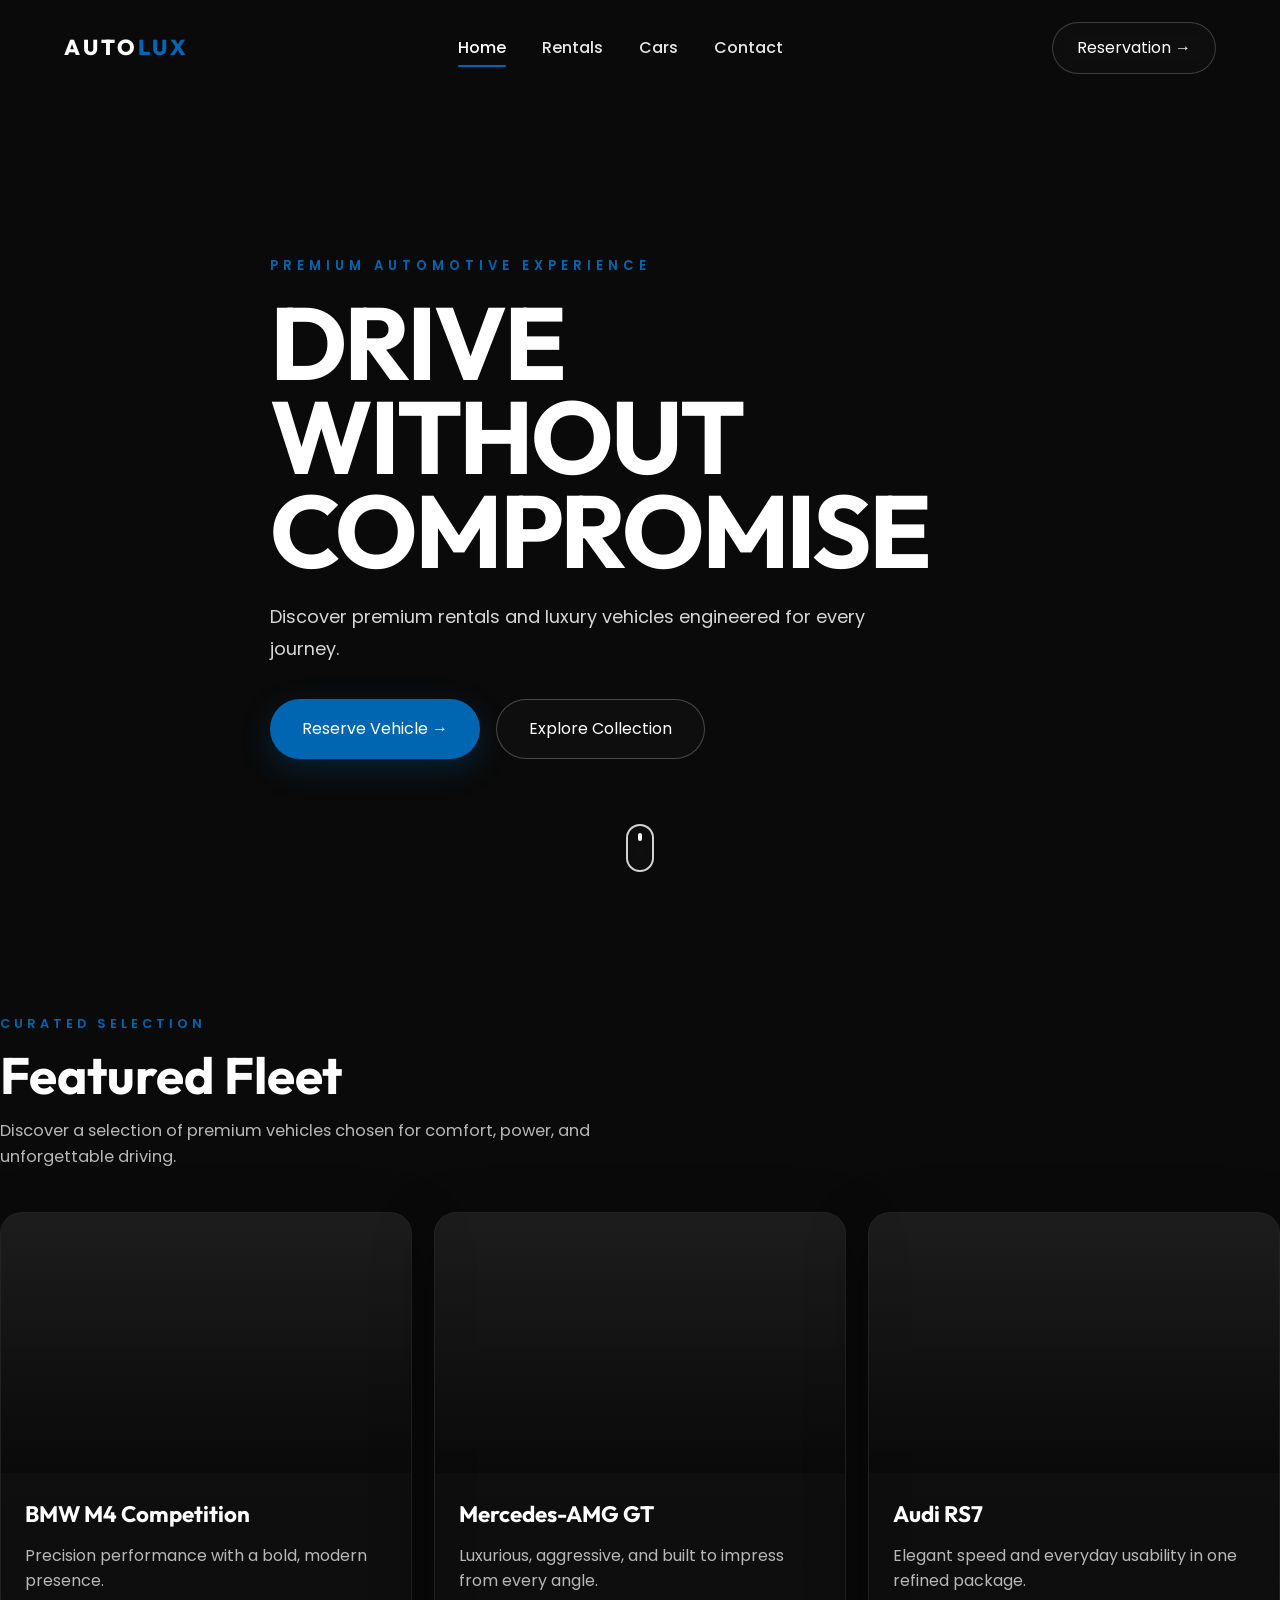
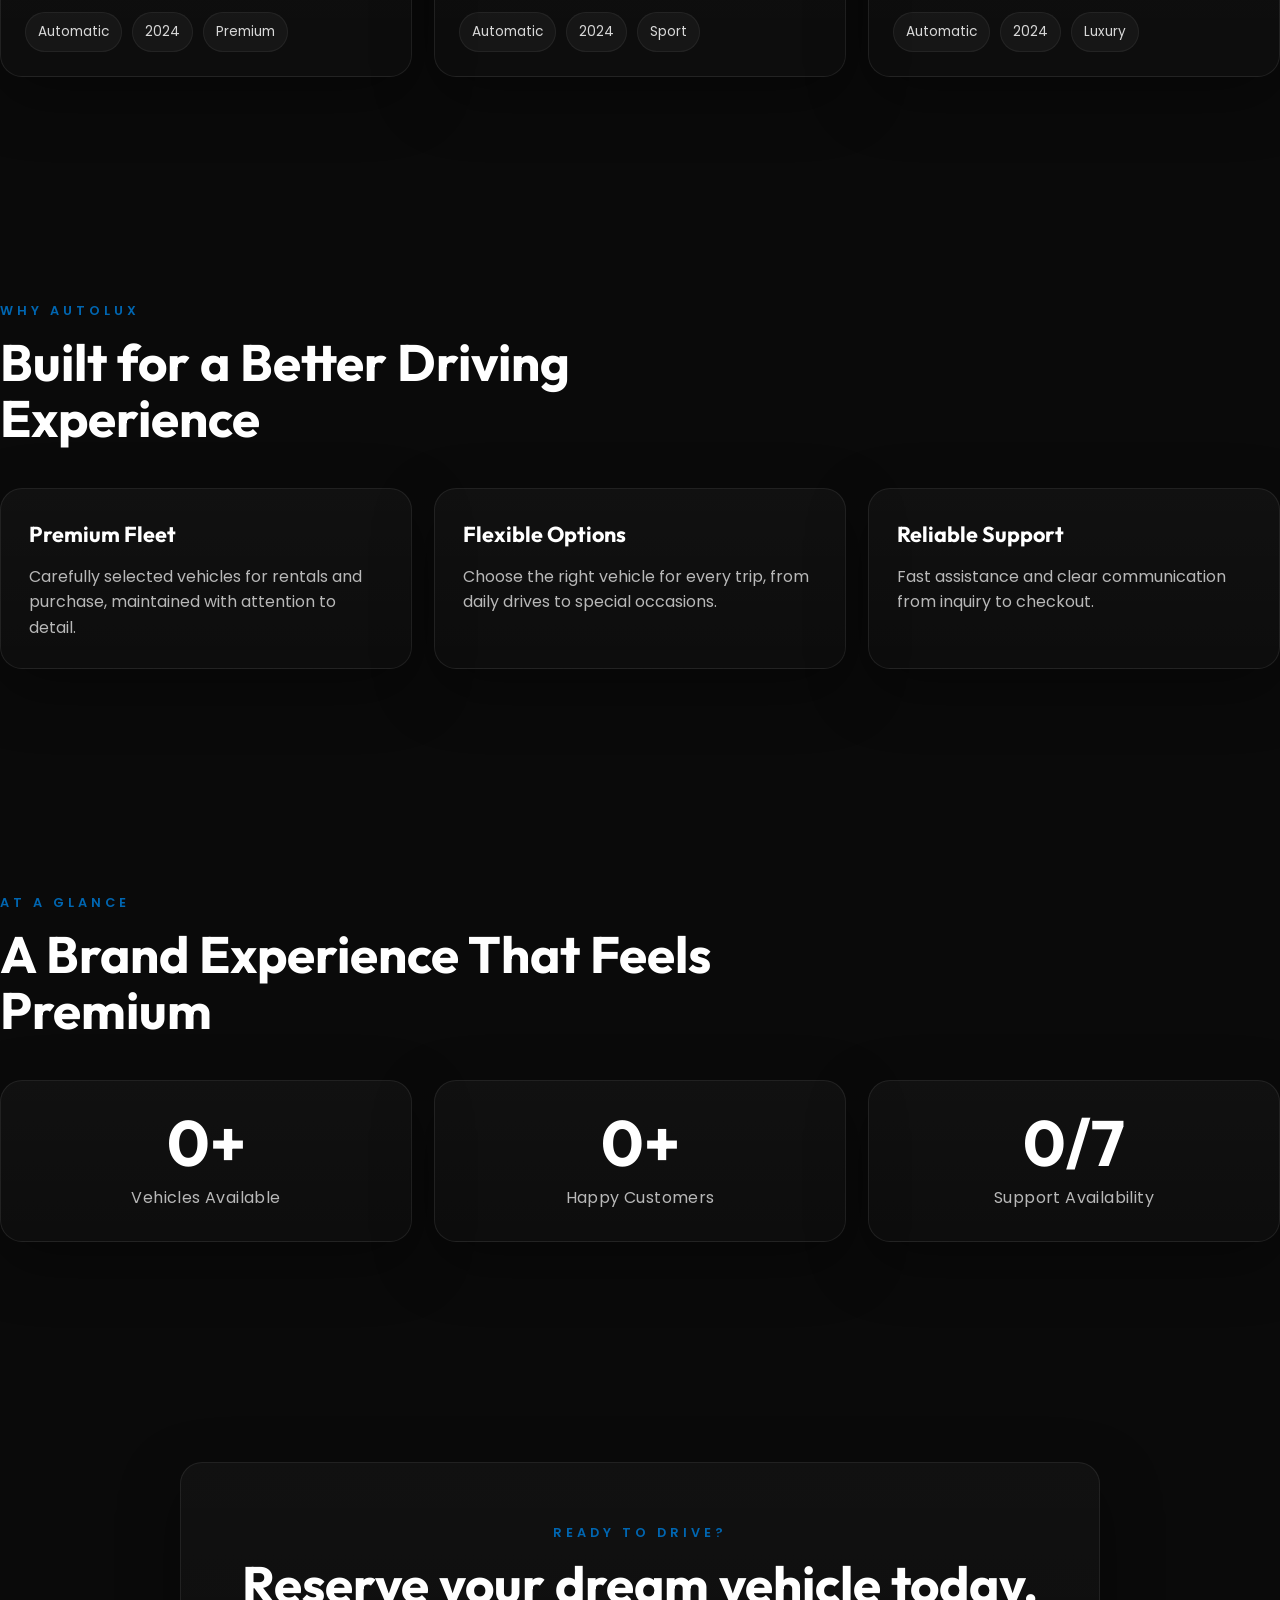
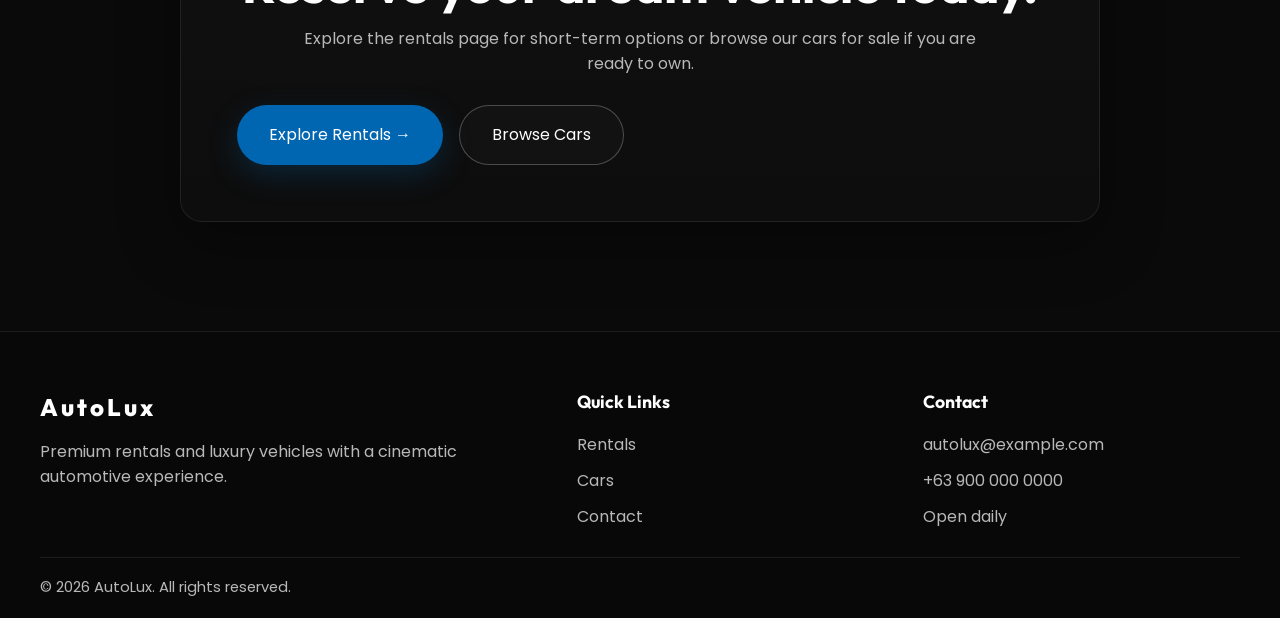
==== index.html @ c81c79cf "Completed homepage design" ====
<!DOCTYPE html>
<html lang="en">
<head>
    <meta charset="UTF-8">
    <meta name="viewport" content="width=device-width, initial-scale=1.0">
    <title>AutoLux | Drive Beyond Limits</title>
    <meta name="description" content="AutoLux offers premium car rentals and luxury vehicles for sale with a cinematic automotive experience.">
    <meta name="theme-color" content="#0A0A0A">

    <link rel="preconnect" href="https://fonts.googleapis.com">
    <link rel="preconnect" href="https://fonts.gstatic.com" crossorigin>
    <link href="https://fonts.googleapis.com/css2?family=Outfit:wght@400;500;600;700;800&family=Poppins:wght@300;400;500;600&display=swap" rel="stylesheet">

    <link rel="stylesheet" href="css/style.css">
    <link rel="stylesheet" href="css/animations.css">
</head>
<body>
    <a class="skip-link" href="#main-content">Skip to content</a>

    <header class="navbar" id="top">
        <a class="logo" href="index.html" aria-label="AutoLux home">
            <span class="logo-mark">AUTO</span><span class="logo-mark-accent">LUX</span>
        </a>

        <button class="menu-toggle" type="button" aria-label="Toggle navigation" aria-expanded="false" aria-controls="primary-navigation">
            <span></span>
            <span></span>
            <span></span>
        </button>

        <nav class="primary-nav" id="primary-navigation" aria-label="Primary navigation">
            <ul>
                <li><a href="index.html" class="active">Home</a></li>
                <li><a href="rentals.html">Rentals</a></li>
                <li><a href="cars.html">Cars</a></li>
                <li><a href="contact.html">Contact</a></li>
            </ul>
        </nav>

        <a href="rentals.html" class="book-btn">Reservation →</a>
    </header>

    <main id="main-content">
        <section class="hero" aria-labelledby="hero-heading">
            <video class="hero-video" autoplay muted loop playsinline poster="assets/images/hero-poster.jpg">
                <source src="assets/videos/hero.mp4" type="video/mp4">
            </video>

            <div class="hero-overlay" aria-hidden="true"></div>

            <div class="hero-content reveal">
                <span class="hero-label">PREMIUM AUTOMOTIVE EXPERIENCE</span>

                <h1 id="hero-heading">
                    DRIVE<br>
                    WITHOUT<br>
                    COMPROMISE
                </h1>

                <p>
                    Discover premium rentals and luxury vehicles engineered for every journey.
                </p>

                <div class="hero-buttons">
                    <a href="rentals.html" class="btn-primary">Reserve Vehicle →</a>
                    <a href="cars.html" class="btn-secondary">Explore Collection</a>
                </div>
            </div>

            <div class="scroll-down" aria-hidden="true">
                <div class="mouse">
                    <div class="wheel"></div>
                </div>
            </div>
        </section>

        <section class="section featured-section" aria-labelledby="featured-heading">
            <div class="section-header reveal">
                <span class="section-kicker">CURATED SELECTION</span>
                <h2 id="featured-heading">Featured Fleet</h2>
                <p>Discover a selection of premium vehicles chosen for comfort, power, and unforgettable driving.</p>
            </div>

            <div class="card-grid">
                <article class="car-card reveal">
                    <div class="car-image car-image-one" aria-hidden="true"></div>
                    <div class="car-content">
                        <h3>BMW M4 Competition</h3>
                        <p>Precision performance with a bold, modern presence.</p>
                        <div class="car-meta">
                            <span>Automatic</span>
                            <span>2024</span>
                            <span>Premium</span>
                        </div>
                    </div>
                </article>

                <article class="car-card reveal">
                    <div class="car-image car-image-two" aria-hidden="true"></div>
                    <div class="car-content">
                        <h3>Mercedes-AMG GT</h3>
                        <p>Luxurious, aggressive, and built to impress from every angle.</p>
                        <div class="car-meta">
                            <span>Automatic</span>
                            <span>2024</span>
                            <span>Sport</span>
                        </div>
                    </div>
                </article>

                <article class="car-card reveal">
                    <div class="car-image car-image-three" aria-hidden="true"></div>
                    <div class="car-content">
                        <h3>Audi RS7</h3>
                        <p>Elegant speed and everyday usability in one refined package.</p>
                        <div class="car-meta">
                            <span>Automatic</span>
                            <span>2024</span>
                            <span>Luxury</span>
                        </div>
                    </div>
                </article>
            </div>
        </section>

        <section class="section why-section" aria-labelledby="why-heading">
            <div class="section-header reveal">
                <span class="section-kicker">WHY AUTOLUX</span>
                <h2 id="why-heading">Built for a Better Driving Experience</h2>
            </div>

            <div class="feature-grid">
                <article class="feature-box reveal">
                    <h3>Premium Fleet</h3>
                    <p>Carefully selected vehicles for rentals and purchase, maintained with attention to detail.</p>
                </article>

                <article class="feature-box reveal">
                    <h3>Flexible Options</h3>
                    <p>Choose the right vehicle for every trip, from daily drives to special occasions.</p>
                </article>

                <article class="feature-box reveal">
                    <h3>Reliable Support</h3>
                    <p>Fast assistance and clear communication from inquiry to checkout.</p>
                </article>
            </div>
        </section>

        <section class="section stats-section" aria-labelledby="stats-heading">
            <div class="section-header reveal">
                <span class="section-kicker">AT A GLANCE</span>
                <h2 id="stats-heading">A Brand Experience That Feels Premium</h2>
            </div>

            <div class="stats-grid">
                <article class="stat-card reveal">
                    <h3><span class="counter" data-target="500">0</span>+</h3>
                    <p>Vehicles Available</p>
                </article>

                <article class="stat-card reveal">
                    <h3><span class="counter" data-target="1200">0</span>+</h3>
                    <p>Happy Customers</p>
                </article>

                <article class="stat-card reveal">
                    <h3><span class="counter" data-target="24">0</span>/7</h3>
                    <p>Support Availability</p>
                </article>
            </div>
        </section>

        <section class="section cta-section" aria-labelledby="cta-heading">
            <div class="cta-box reveal">
                <span class="section-kicker">READY TO DRIVE?</span>
                <h2 id="cta-heading">Reserve your dream vehicle today.</h2>
                <p>Explore the rentals page for short-term options or browse our cars for sale if you are ready to own.</p>

                <div class="hero-buttons">
                    <a href="rentals.html" class="btn-primary">Explore Rentals →</a>
                    <a href="cars.html" class="btn-secondary">Browse Cars</a>
                </div>
            </div>
        </section>
    </main>

    <footer class="footer">
        <div class="footer-inner">
            <div>
                <a class="footer-logo" href="index.html">AutoLux</a>
                <p>Premium rentals and luxury vehicles with a cinematic automotive experience.</p>
            </div>

            <div>
                <h3>Quick Links</h3>
                <ul>
                    <li><a href="rentals.html">Rentals</a></li>
                    <li><a href="cars.html">Cars</a></li>
                    <li><a href="contact.html">Contact</a></li>
                </ul>
            </div>

            <div>
                <h3>Contact</h3>
                <ul>
                    <li>autolux@example.com</li>
                    <li>+63 900 000 0000</li>
                    <li>Open daily</li>
                </ul>
            </div>
        </div>

        <div class="footer-bottom">
            <p>&copy; 2026 AutoLux. All rights reserved.</p>
        </div>
    </footer>

    <script src="js/main.js"></script>
</body>
</html>
---- css/style.css ----
/* =========================
   AUTO LUX — GLOBAL STYLES
   ========================= */

/* Reset */
* {
    margin: 0;
    padding: 0;
    box-sizing: border-box;
}

html {
    scroll-behavior: smooth;
}

body {
    font-family: "Poppins", sans-serif;
    background: #0a0a0a;
    color: #ffffff;
    line-height: 1.6;
    overflow-x: hidden;
}

img,
video {
    max-width: 100%;
    display: block;
}

a {
    color: inherit;
    text-decoration: none;
}

button {
    font: inherit;
    border: none;
    background: none;
    cursor: pointer;
}

ul {
    list-style: none;
}

::selection {
    background: #0066b1;
    color: #ffffff;
}

/* Variables */
:root {
    --bg: #0a0a0a;
    --bg-2: #111111;
    --card: #151515;
    --card-2: #1b1b1b;
    --text: #ffffff;
    --muted: #b8b8b8;
    --border: rgba(255, 255, 255, 0.08);
    --accent: #0066b1;
    --accent-dark: #00539a;
    --shadow: 0 20px 60px rgba(0, 0, 0, 0.35);
    --radius: 22px;
    --radius-sm: 14px;
    --container: 1200px;
    --transition: 0.35s ease;
}

/* Utilities */
.container {
    width: min(100% - 32px, var(--container));
    margin-inline: auto;
}

.section {
    padding: 110px 0;
}

.section-header {
    max-width: 760px;
    margin-bottom: 42px;
}

.section-kicker {
    display: inline-block;
    margin-bottom: 14px;
    color: var(--accent);
    letter-spacing: 4px;
    font-size: 0.8rem;
    font-weight: 600;
}

.section-header h2 {
    font-family: "Outfit", sans-serif;
    font-size: clamp(2rem, 4vw, 3.4rem);
    line-height: 1.08;
    margin-bottom: 14px;
}

.section-header p {
    color: var(--muted);
    max-width: 620px;
    font-size: 1.02rem;
}

/* Skip link */
.skip-link {
    position: absolute;
    left: -999px;
    top: 16px;
    background: var(--accent);
    color: #fff;
    padding: 12px 16px;
    border-radius: 999px;
    z-index: 9999;
}

.skip-link:focus {
    left: 16px;
}

/* Navbar */
.navbar {
    position: fixed;
    inset: 0 0 auto 0;
    z-index: 1000;
    display: flex;
    align-items: center;
    justify-content: space-between;
    gap: 24px;
    padding: 22px 5vw;
    transition: background var(--transition), backdrop-filter var(--transition), box-shadow var(--transition), padding var(--transition);
}

.navbar.scrolled {
    background: rgba(10, 10, 10, 0.82);
    backdrop-filter: blur(14px);
    box-shadow: var(--shadow);
    padding-top: 16px;
    padding-bottom: 16px;
    border-bottom: 1px solid var(--border);
}

.logo {
    font-family: "Outfit", sans-serif;
    font-size: 1.35rem;
    font-weight: 800;
    letter-spacing: 3px;
    line-height: 1;
    white-space: nowrap;
}

.logo-mark {
    color: #ffffff;
}

.logo-mark-accent {
    color: var(--accent);
}

.primary-nav ul {
    display: flex;
    align-items: center;
    gap: 36px;
}

.primary-nav a {
    position: relative;
    color: var(--text);
    font-weight: 500;
    opacity: 0.9;
    transition: opacity var(--transition), color var(--transition);
}

.primary-nav a:hover,
.primary-nav a.active {
    opacity: 1;
    color: #ffffff;
}

.primary-nav a::after {
    content: "";
    position: absolute;
    left: 0;
    bottom: -8px;
    width: 0;
    height: 2px;
    border-radius: 999px;
    background: var(--accent);
    transition: width var(--transition);
}

.primary-nav a:hover::after,
.primary-nav a.active::after {
    width: 100%;
}

.book-btn {
    display: inline-flex;
    align-items: center;
    justify-content: center;
    padding: 12px 24px;
    border: 1px solid rgba(255, 255, 255, 0.2);
    border-radius: 999px;
    color: #fff;
    background: rgba(255, 255, 255, 0.02);
    backdrop-filter: blur(8px);
    transition: transform var(--transition), background var(--transition), border-color var(--transition), color var(--transition);
    white-space: nowrap;
}

.book-btn:hover {
    transform: translateY(-2px);
    background: var(--accent);
    border-color: var(--accent);
    color: #fff;
}

/* Mobile toggle */
.menu-toggle {
    display: none;
    width: 48px;
    height: 48px;
    border-radius: 999px;
    border: 1px solid var(--border);
    background: rgba(255, 255, 255, 0.03);
    align-items: center;
    justify-content: center;
    flex-direction: column;
    gap: 5px;
    transition: background var(--transition), transform var(--transition);
}

.menu-toggle:hover {
    transform: translateY(-1px);
    background: rgba(255, 255, 255, 0.06);
}

.menu-toggle span {
    width: 18px;
    height: 2px;
    background: #ffffff;
    border-radius: 999px;
}

/* Hero */
.hero {
    position: relative;
    min-height: 100vh;
    overflow: hidden;
    display: flex;
    align-items: center;
}

.hero-video {
    position: absolute;
    inset: 0;
    width: 100%;
    height: 100%;
    object-fit: cover;
    transform: scale(1.08);
    filter: saturate(0.95) contrast(1.05);
}

.hero-overlay {
    position: absolute;
    inset: 0;
    background:
        linear-gradient(90deg, rgba(10, 10, 10, 0.86) 0%, rgba(10, 10, 10, 0.48) 50%, rgba(10, 10, 10, 0.68) 100%),
        linear-gradient(180deg, rgba(10, 10, 10, 0.24) 0%, rgba(10, 10, 10, 0.72) 100%);
}

.hero-content {
    position: relative;
    z-index: 2;
    width: min(100% - 32px, var(--container));
    margin: 0 auto;
    padding-top: 110px;
    max-width: 740px;
}

.hero-label {
    display: inline-block;
    color: var(--accent);
    letter-spacing: 5px;
    font-size: 0.82rem;
    font-weight: 600;
    margin-bottom: 20px;
}

.hero h1 {
    font-family: "Outfit", sans-serif;
    font-size: clamp(3.5rem, 9vw, 6.4rem);
    line-height: 0.92;
    letter-spacing: -0.03em;
    margin-bottom: 22px;
    text-wrap: balance;
}

.hero p {
    max-width: 620px;
    color: #d6d6d6;
    font-size: clamp(1rem, 1.4vw, 1.15rem);
    line-height: 1.8;
    margin-bottom: 34px;
}

.hero-buttons {
    display: flex;
    flex-wrap: wrap;
    gap: 16px;
}

.btn-primary,
.btn-secondary {
    display: inline-flex;
    align-items: center;
    justify-content: center;
    padding: 16px 32px;
    border-radius: 999px;
    min-height: 54px;
    transition: transform var(--transition), background var(--transition), border-color var(--transition), color var(--transition), box-shadow var(--transition);
}

.btn-primary {
    background: var(--accent);
    color: #ffffff;
    box-shadow: 0 10px 30px rgba(0, 102, 177, 0.25);
}

.btn-primary:hover {
    transform: translateY(-3px);
    background: var(--accent-dark);
    box-shadow: 0 16px 36px rgba(0, 102, 177, 0.32);
}

.btn-secondary {
    border: 1px solid rgba(255, 255, 255, 0.24);
    color: #ffffff;
    background: rgba(255, 255, 255, 0.02);
}

.btn-secondary:hover {
    transform: translateY(-3px);
    background: #ffffff;
    color: #090909;
    border-color: #ffffff;
}

.scroll-down {
    position: absolute;
    left: 50%;
    bottom: 28px;
    transform: translateX(-50%);
    z-index: 2;
}

.mouse {
    width: 28px;
    height: 48px;
    border-radius: 999px;
    border: 2px solid rgba(255, 255, 255, 0.82);
    display: flex;
    align-items: flex-start;
    justify-content: center;
    padding-top: 7px;
    background: rgba(255, 255, 255, 0.02);
    backdrop-filter: blur(6px);
}

.wheel {
    width: 4px;
    height: 8px;
    border-radius: 999px;
    background: #ffffff;
}

/* Featured cards */
.featured-section,
.why-section,
.stats-section,
.cta-section {
    background: var(--bg);
}

.card-grid,
.feature-grid,
.stats-grid {
    display: grid;
    gap: 22px;
}

.card-grid {
    grid-template-columns: repeat(3, minmax(0, 1fr));
}

.car-card,
.feature-box,
.stat-card,
.cta-box {
    background: linear-gradient(180deg, rgba(255, 255, 255, 0.03), rgba(255, 255, 255, 0.015));
    border: 1px solid var(--border);
    border-radius: var(--radius);
    box-shadow: var(--shadow);
}

.car-card {
    overflow: hidden;
    transition: transform var(--transition), border-color var(--transition), box-shadow var(--transition);
}

.car-card:hover {
    transform: translateY(-8px);
    border-color: rgba(0, 102, 177, 0.35);
    box-shadow: 0 24px 70px rgba(0, 0, 0, 0.45);
}

.car-image {
    height: 260px;
    background-size: cover;
    background-position: center;
    position: relative;
}

.car-image::after {
    content: "";
    position: absolute;
    inset: 0;
    background: linear-gradient(180deg, rgba(255, 255, 255, 0.06), rgba(0, 0, 0, 0.18));
}

.car-image-one {
    background-image: linear-gradient(rgba(0, 0, 0, 0.18), rgba(0, 0, 0, 0.18)), url("../assets/images/featured/bmw-m4.jpg");
}

.car-image-two {
    background-image: linear-gradient(rgba(0, 0, 0, 0.18), rgba(0, 0, 0, 0.18)), url("../assets/images/featured/mercedes-amg-gt.jpg");
}

.car-image-three {
    background-image: linear-gradient(rgba(0, 0, 0, 0.18), rgba(0, 0, 0, 0.18)), url("../assets/images/featured/audi-rs7.jpg");
}

.car-content {
    padding: 24px;
}

.car-content h3 {
    font-family: "Outfit", sans-serif;
    font-size: 1.4rem;
    margin-bottom: 10px;
}

.car-content p {
    color: var(--muted);
    margin-bottom: 18px;
}

.car-meta {
    display: flex;
    flex-wrap: wrap;
    gap: 10px;
}

.car-meta span {
    display: inline-flex;
    align-items: center;
    justify-content: center;
    padding: 8px 12px;
    border-radius: 999px;
    background: rgba(255, 255, 255, 0.04);
    border: 1px solid rgba(255, 255, 255, 0.06);
    color: #d8d8d8;
    font-size: 0.85rem;
}

/* Why section */
.feature-grid {
    grid-template-columns: repeat(3, minmax(0, 1fr));
}

.feature-box {
    padding: 28px;
    transition: transform var(--transition), border-color var(--transition);
}

.feature-box:hover {
    transform: translateY(-6px);
    border-color: rgba(0, 102, 177, 0.35);
}

.feature-box h3,
.stat-card h3,
.cta-box h2 {
    font-family: "Outfit", sans-serif;
}

.feature-box h3 {
    font-size: 1.35rem;
    margin-bottom: 12px;
}

.feature-box p {
    color: var(--muted);
}

/* Stats */
.stats-grid {
    grid-template-columns: repeat(3, minmax(0, 1fr));
}

.stat-card {
    padding: 30px;
    text-align: center;
    transition: transform var(--transition);
}

.stat-card:hover {
    transform: translateY(-6px);
}

.stat-card h3 {
    font-size: clamp(2.4rem, 5vw, 4rem);
    line-height: 1;
    margin-bottom: 10px;
}

.stat-card p {
    color: var(--muted);
    letter-spacing: 0.4px;
}

/* CTA */
.cta-box {
    padding: clamp(28px, 5vw, 56px);
    text-align: center;
    max-width: 920px;
    margin: 0 auto;
}

.cta-box h2 {
    font-size: clamp(2rem, 4vw, 3.6rem);
    line-height: 1.06;
    margin-bottom: 14px;
}

.cta-box p {
    color: var(--muted);
    max-width: 720px;
    margin: 0 auto 28px;
}

/* Footer */
.footer {
    padding: 56px 0 18px;
    border-top: 1px solid var(--border);
    background: #080808;
}

.footer-inner {
    width: min(100% - 32px, var(--container));
    margin: 0 auto;
    display: grid;
    grid-template-columns: 1.6fr 1fr 1fr;
    gap: 30px;
}

.footer-logo {
    display: inline-block;
    font-family: "Outfit", sans-serif;
    font-size: 1.5rem;
    font-weight: 800;
    letter-spacing: 3px;
    margin-bottom: 12px;
}

.footer p,
.footer li {
    color: var(--muted);
}

.footer h3 {
    font-family: "Outfit", sans-serif;
    margin-bottom: 16px;
    font-size: 1.1rem;
}

.footer ul {
    display: grid;
    gap: 10px;
}

.footer a {
    transition: color var(--transition);
}

.footer a:hover {
    color: #ffffff;
}

.footer-bottom {
    width: min(100% - 32px, var(--container));
    margin: 28px auto 0;
    padding-top: 18px;
    border-top: 1px solid var(--border);
    color: var(--muted);
    font-size: 0.92rem;
}

/* Reveal base */
.reveal {
    will-change: transform, opacity;
}

/* Responsive */
@media (max-width: 1100px) {
    .card-grid,
    .feature-grid,
    .stats-grid,
    .footer-inner {
        grid-template-columns: 1fr 1fr;
    }

    .footer-inner > div:first-child {
        grid-column: 1 / -1;
    }
}

@media (max-width: 900px) {
    .navbar {
        padding-inline: 20px;
    }

    .menu-toggle {
        display: inline-flex;
    }

    .book-btn {
        display: none;
    }

    .primary-nav {
        position: absolute;
        top: calc(100% + 12px);
        right: 20px;
        left: 20px;
        padding: 18px;
        background: rgba(10, 10, 10, 0.96);
        border: 1px solid var(--border);
        border-radius: 20px;
        backdrop-filter: blur(16px);
        box-shadow: var(--shadow);
        display: none;
    }

    .primary-nav.open {
        display: block;
    }

    .primary-nav ul {
        flex-direction: column;
        align-items: flex-start;
        gap: 18px;
    }

    .hero {
        min-height: 92vh;
    }

    .hero-content {
        padding-top: 120px;
    }

    .hero h1 {
        font-size: clamp(3.2rem, 11vw, 5.3rem);
    }

    .section {
        padding: 88px 0;
    }

    .card-grid,
    .feature-grid,
    .stats-grid,
    .footer-inner {
        grid-template-columns: 1fr;
    }
}

@media (max-width: 600px) {
    .hero-buttons {
        flex-direction: column;
        align-items: stretch;
    }

    .btn-primary,
    .btn-secondary {
        width: 100%;
    }

    .hero-label {
        letter-spacing: 3px;
        font-size: 0.75rem;
    }

    .section-header h2 {
        font-size: 1.9rem;
    }

    .car-image {
        height: 220px;
    }

    .footer {
        padding-top: 44px;
    }
}
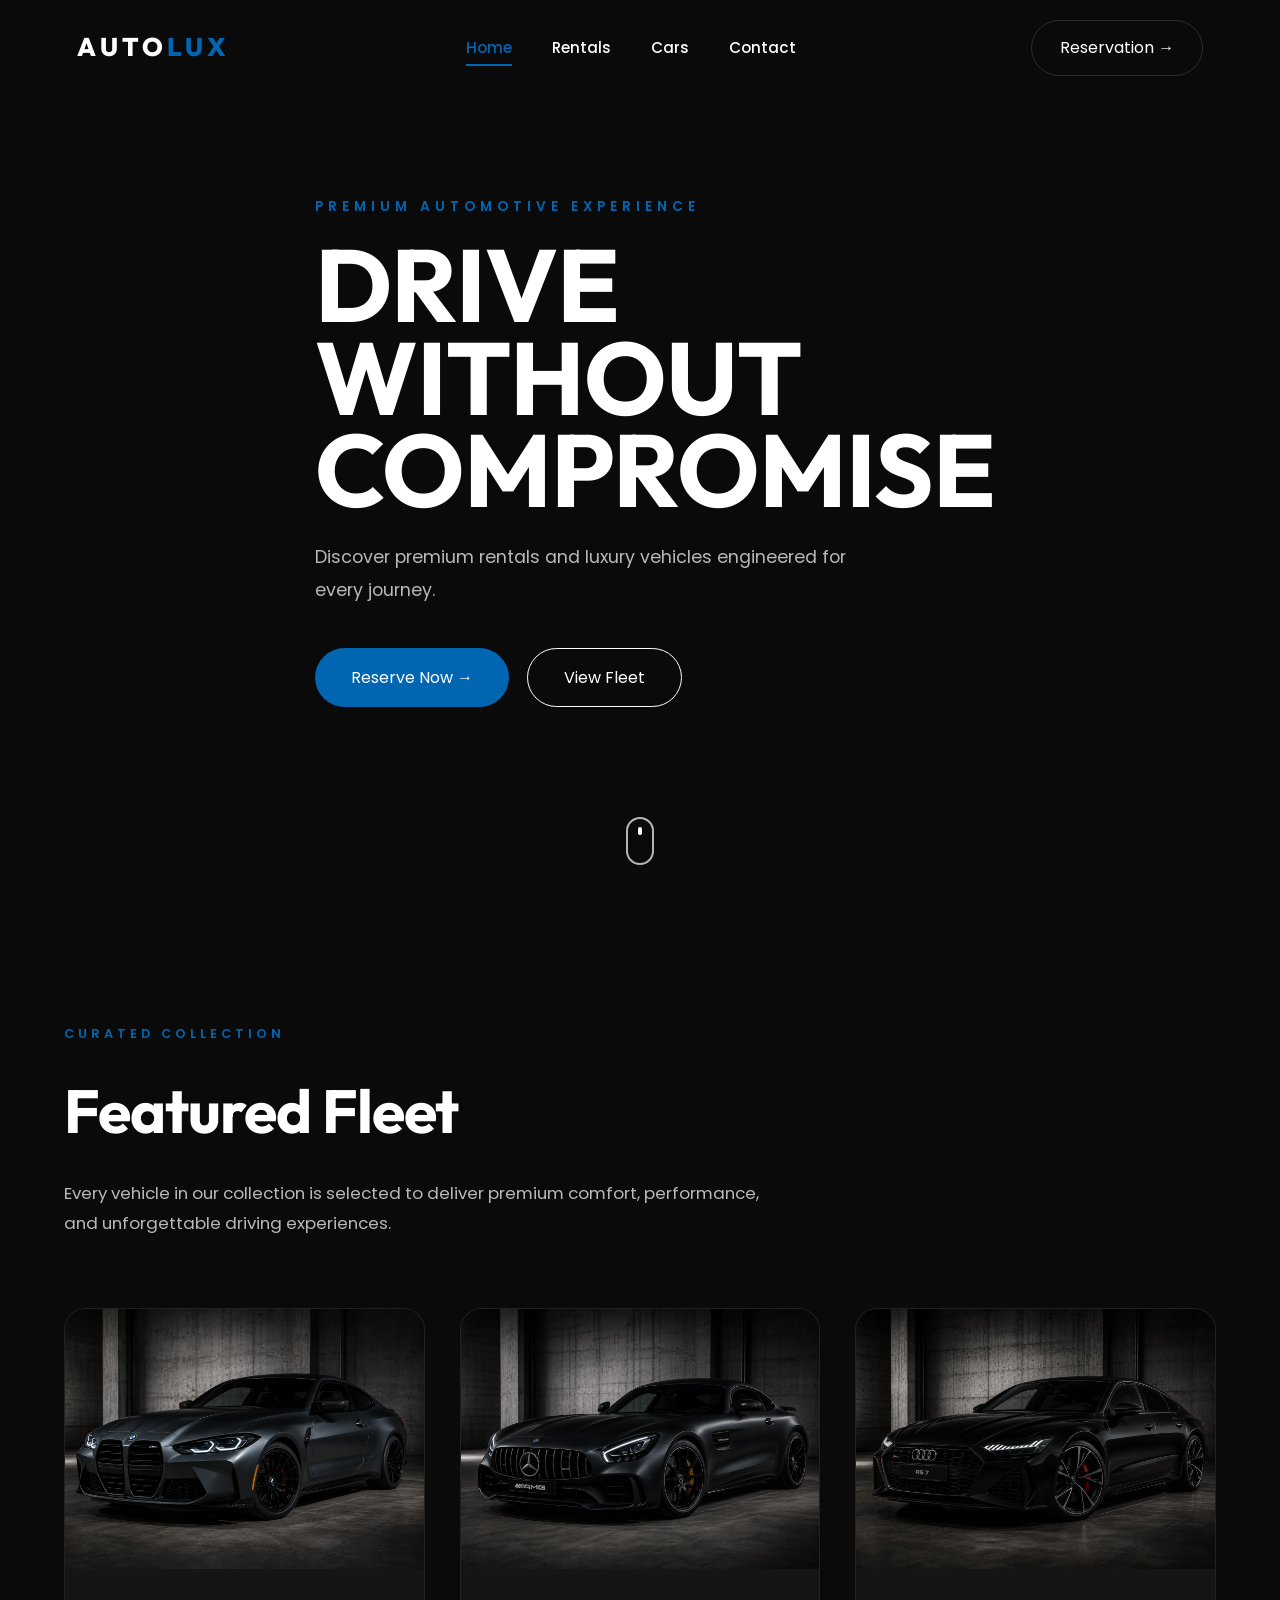
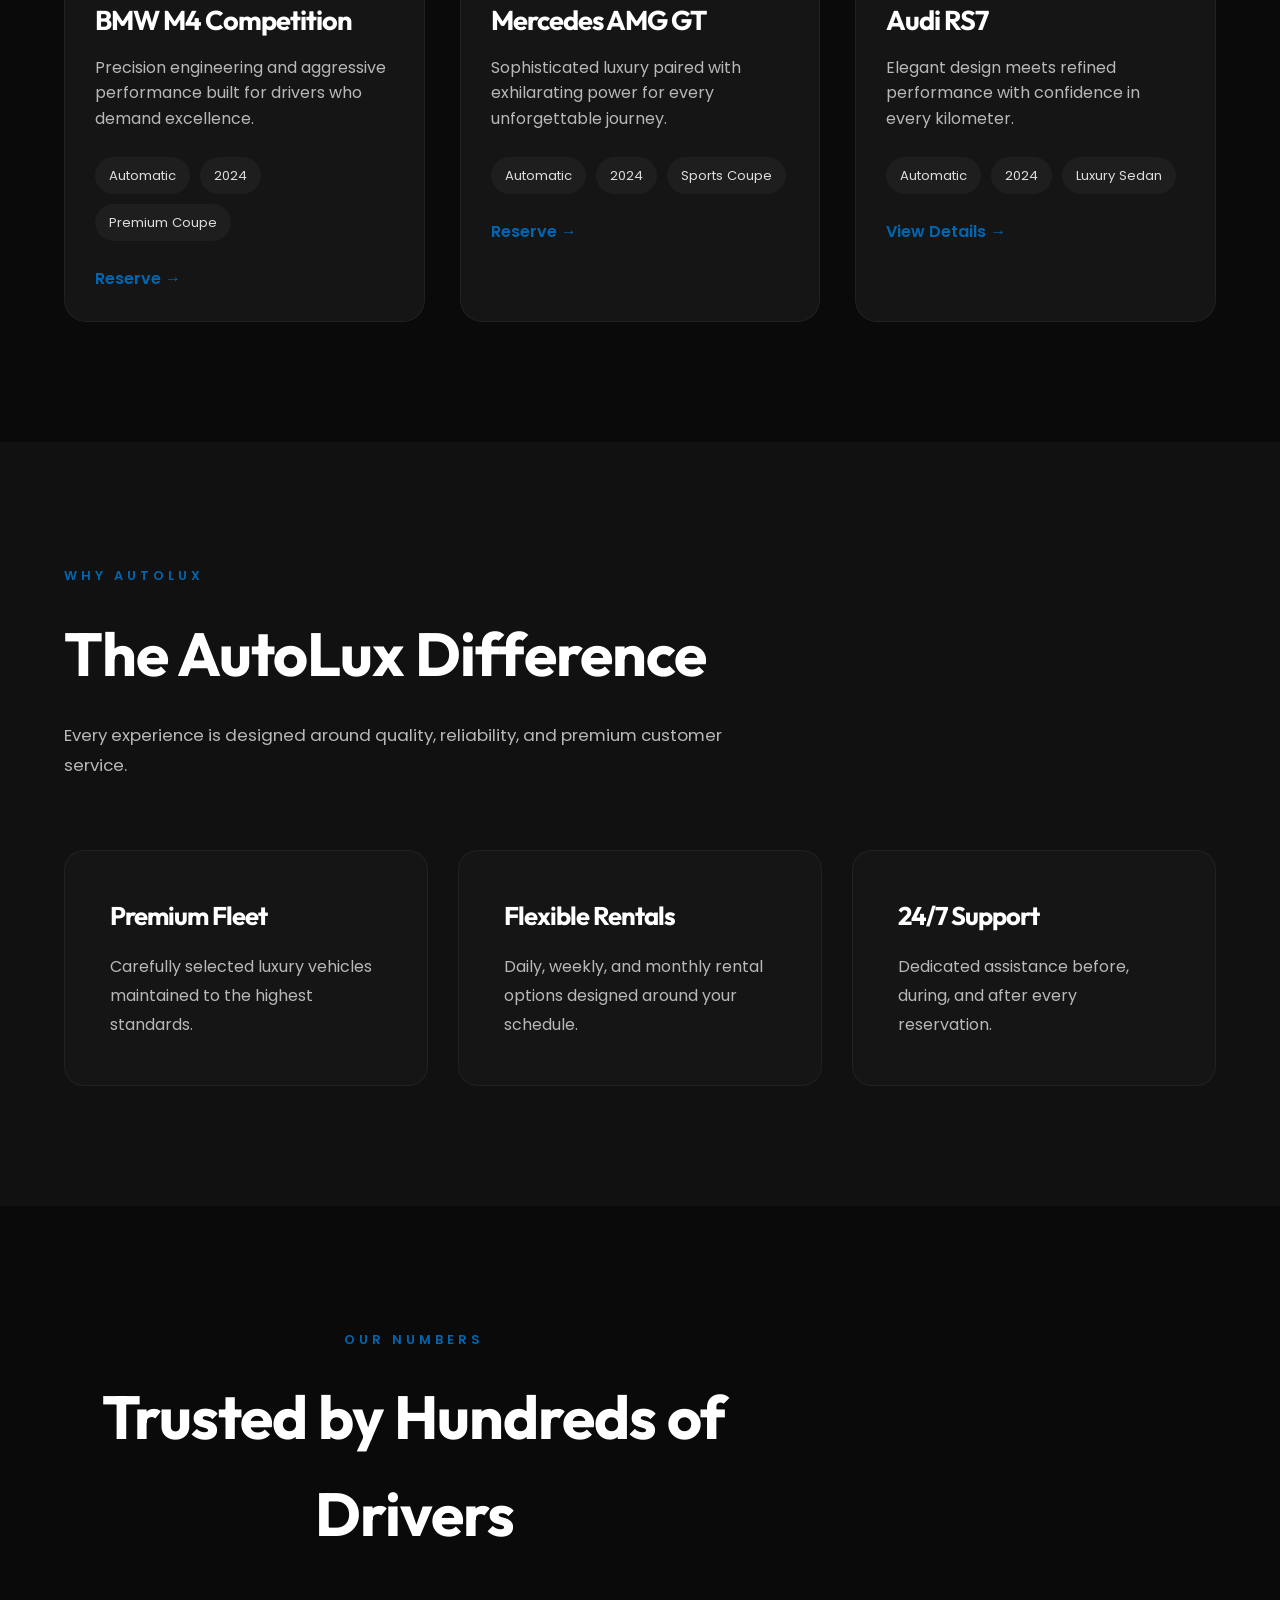
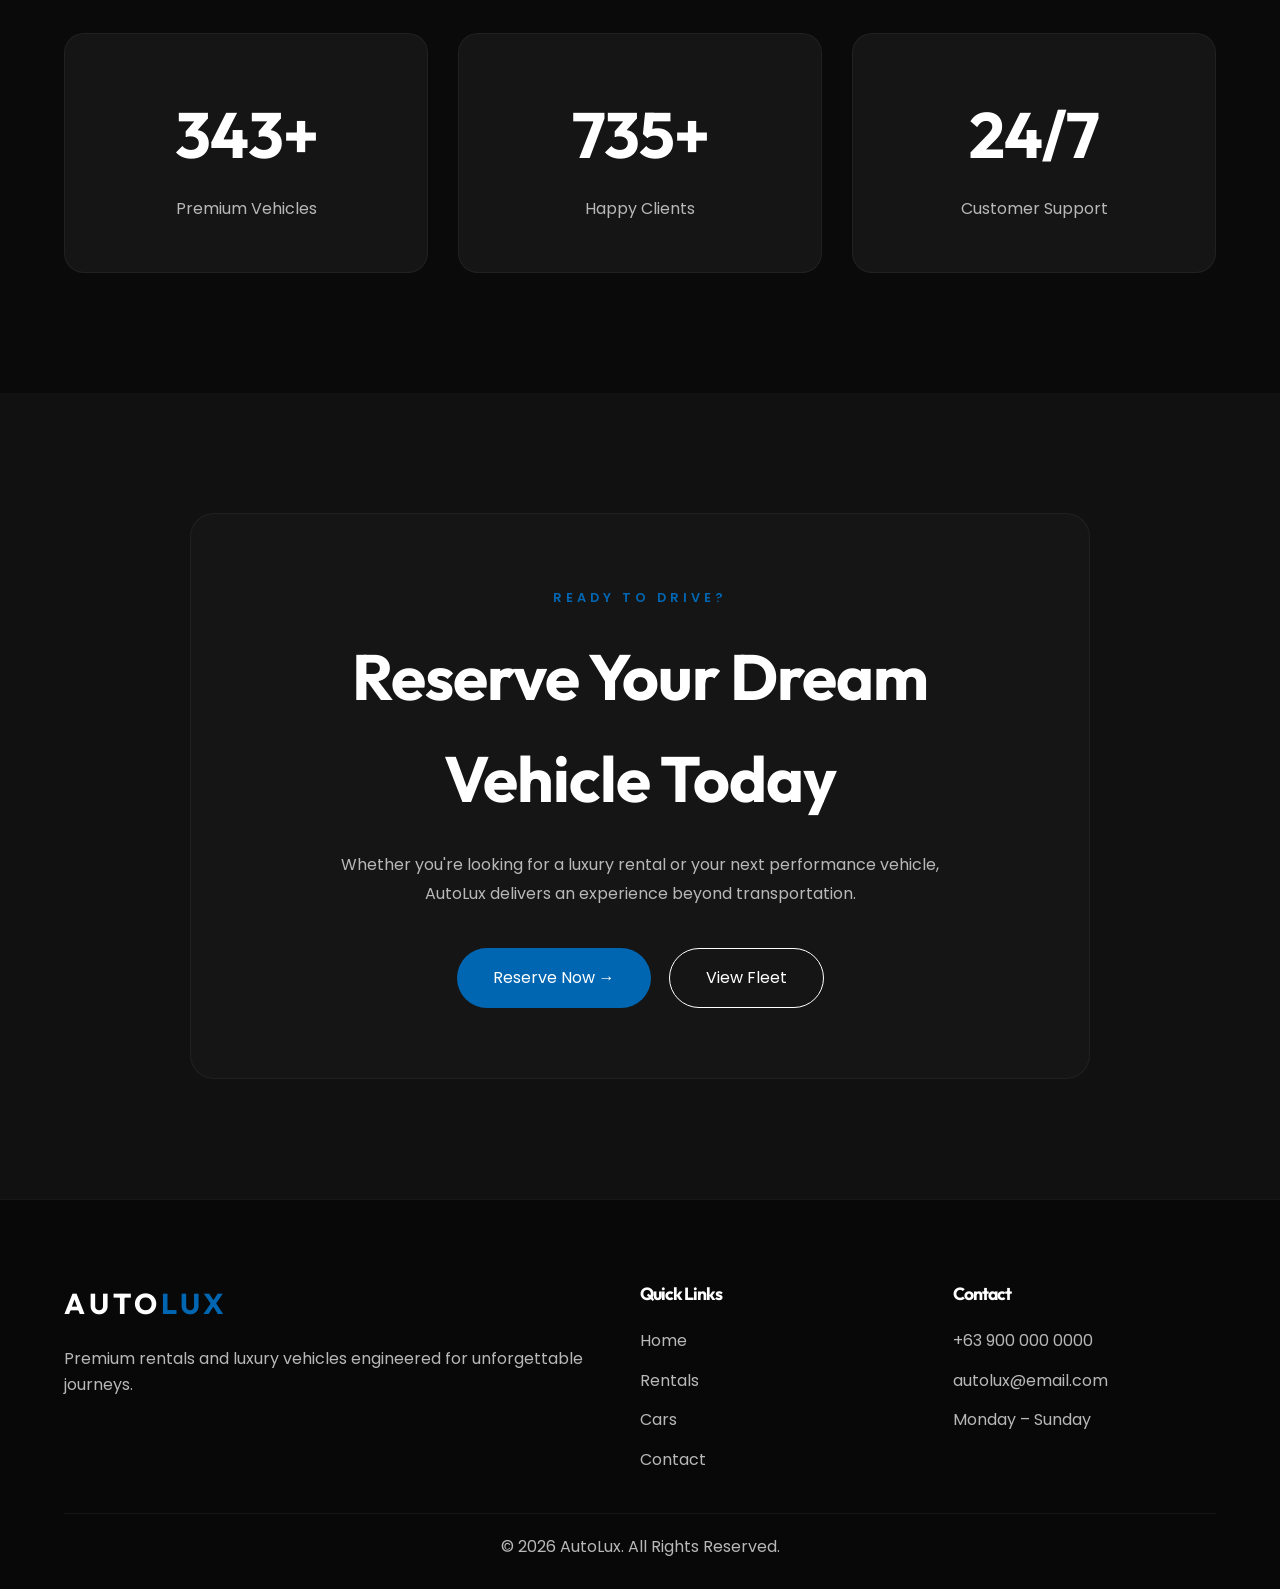
==== commit 5fad7dea: "Complete homepage UI and interactions" ====
--- a/index.html
+++ b/index.html
@@ -1,221 +1,739 @@
 <!DOCTYPE html>
 <html lang="en">
+
 <head>
+
     <meta charset="UTF-8">
+
     <meta name="viewport" content="width=device-width, initial-scale=1.0">
-    <title>AutoLux | Drive Beyond Limits</title>
-    <meta name="description" content="AutoLux offers premium car rentals and luxury vehicles for sale with a cinematic automotive experience.">
+
+    <title>AutoLux | Drive Without Compromise</title>
+
+    <meta name="description" content="Premium car rentals and luxury vehicles designed for every journey.">
+
     <meta name="theme-color" content="#0A0A0A">
 
+    <!-- Google Fonts -->
+
     <link rel="preconnect" href="https://fonts.googleapis.com">
+
     <link rel="preconnect" href="https://fonts.gstatic.com" crossorigin>
-    <link href="https://fonts.googleapis.com/css2?family=Outfit:wght@400;500;600;700;800&family=Poppins:wght@300;400;500;600&display=swap" rel="stylesheet">
+
+    <link
+        href="https://fonts.googleapis.com/css2?family=Outfit:wght@400;500;600;700;800&family=Poppins:wght@300;400;500;600;700&display=swap"
+        rel="stylesheet">
+
+    <!-- Styles -->
 
     <link rel="stylesheet" href="css/style.css">
+
+    <link rel="stylesheet" href="css/home.css">
+
     <link rel="stylesheet" href="css/animations.css">
+
+    <link rel="stylesheet" href="css/responsive.css">
+
 </head>
+
 <body>
-    <a class="skip-link" href="#main-content">Skip to content</a>
-
-    <header class="navbar" id="top">
-        <a class="logo" href="index.html" aria-label="AutoLux home">
-            <span class="logo-mark">AUTO</span><span class="logo-mark-accent">LUX</span>
+
+    <!-- ========================= -->
+    <!-- NAVBAR -->
+    <!-- ========================= -->
+
+    <header class="navbar">
+
+        <a href="index.html" class="logo">
+
+            <span class="logo-mark">
+
+                AUTO
+
+            </span>
+
+            <span class="logo-mark-accent">
+
+                LUX
+
+            </span>
+
         </a>
 
-        <button class="menu-toggle" type="button" aria-label="Toggle navigation" aria-expanded="false" aria-controls="primary-navigation">
+        <button class="menu-toggle">
+
             <span></span>
+
             <span></span>
+
             <span></span>
+
         </button>
 
-        <nav class="primary-nav" id="primary-navigation" aria-label="Primary navigation">
+        <nav class="primary-nav">
+
             <ul>
-                <li><a href="index.html" class="active">Home</a></li>
-                <li><a href="rentals.html">Rentals</a></li>
-                <li><a href="cars.html">Cars</a></li>
-                <li><a href="contact.html">Contact</a></li>
+
+                <li>
+
+                    <a href="index.html" class="active">
+
+                        Home
+
+                    </a>
+
+                </li>
+
+                <li>
+
+                    <a href="rentals.html">
+
+                        Rentals
+
+                    </a>
+
+                </li>
+
+                <li>
+
+                    <a href="cars.html">
+
+                        Cars
+
+                    </a>
+
+                </li>
+
+                <li>
+
+                    <a href="contact.html">
+
+                        Contact
+
+                    </a>
+
+                </li>
+
             </ul>
+
         </nav>
 
-        <a href="rentals.html" class="book-btn">Reservation →</a>
+        <a href="rentals.html" class="book-btn">
+
+            Reservation →
+
+        </a>
+
     </header>
 
-    <main id="main-content">
-        <section class="hero" aria-labelledby="hero-heading">
-            <video class="hero-video" autoplay muted loop playsinline poster="assets/images/hero-poster.jpg">
+    <!-- ========================= -->
+    <!-- MAIN -->
+    <!-- ========================= -->
+
+    <main>
+
+        <!-- ========================= -->
+        <!-- HERO -->
+        <!-- ========================= -->
+
+        <section class="hero">
+
+            <video class="hero-video" autoplay muted loop playsinline>
+
                 <source src="assets/videos/hero.mp4" type="video/mp4">
+
             </video>
 
-            <div class="hero-overlay" aria-hidden="true"></div>
-
-            <div class="hero-content reveal">
-                <span class="hero-label">PREMIUM AUTOMOTIVE EXPERIENCE</span>
-
-                <h1 id="hero-heading">
-                    DRIVE<br>
-                    WITHOUT<br>
+            <div class="hero-overlay"></div>
+
+            <div class="hero-content">
+
+                <span class="hero-label">
+
+                    PREMIUM AUTOMOTIVE EXPERIENCE
+
+                </span>
+
+                <h1>
+
+                    DRIVE
+
+                    <br>
+
+                    WITHOUT
+
+                    <br>
+
                     COMPROMISE
+
                 </h1>
 
                 <p>
+
                     Discover premium rentals and luxury vehicles engineered for every journey.
+
                 </p>
 
                 <div class="hero-buttons">
-                    <a href="rentals.html" class="btn-primary">Reserve Vehicle →</a>
-                    <a href="cars.html" class="btn-secondary">Explore Collection</a>
-                </div>
-            </div>
-
-            <div class="scroll-down" aria-hidden="true">
+
+                    <a href="rentals.html" class="btn-primary">
+
+                        Reserve Now →
+
+                    </a>
+
+                    <a href="cars.html" class="btn-secondary">
+
+                        View Fleet
+
+                    </a>
+
+                </div>
+
+            </div>
+
+            <div class="scroll-down">
+
                 <div class="mouse">
+
                     <div class="wheel"></div>
-                </div>
-            </div>
+
+                </div>
+
+            </div>
+
         </section>
 
-        <section class="section featured-section" aria-labelledby="featured-heading">
-            <div class="section-header reveal">
-                <span class="section-kicker">CURATED SELECTION</span>
-                <h2 id="featured-heading">Featured Fleet</h2>
-                <p>Discover a selection of premium vehicles chosen for comfort, power, and unforgettable driving.</p>
-            </div>
-
-            <div class="card-grid">
-                <article class="car-card reveal">
-                    <div class="car-image car-image-one" aria-hidden="true"></div>
-                    <div class="car-content">
-                        <h3>BMW M4 Competition</h3>
-                        <p>Precision performance with a bold, modern presence.</p>
-                        <div class="car-meta">
-                            <span>Automatic</span>
-                            <span>2024</span>
-                            <span>Premium</span>
+        <!-- ========================= -->
+        <!-- FEATURED FLEET -->
+        <!-- ========================= -->
+
+        <section class="section featured-section">
+
+            <div class="container">
+
+                <div class="section-header">
+
+                    <span class="section-kicker">
+
+                        CURATED COLLECTION
+
+                    </span>
+
+                    <h2>
+
+                        Featured Fleet
+
+                    </h2>
+
+                    <p>
+
+                        Every vehicle in our collection is selected to deliver premium comfort, performance, and
+                        unforgettable driving experiences.
+
+                    </p>
+
+                </div>
+
+                <div class="card-grid">
+
+                    <!-- BMW -->
+
+                    <article class="car-card">
+
+                        <div class="car-image">
+
+                            <img src="assets/images/featured/bmw-m4.png" 
+                            alt="BMW M4 Competition">
+
                         </div>
+
+                        <div class="car-content">
+
+                            <h3>
+
+                                BMW M4 Competition
+
+                            </h3>
+
+                            <p>
+
+                                Precision engineering and aggressive performance built for drivers who demand
+                                excellence.
+
+                            </p>
+
+                            <div class="car-meta">
+
+                                <span>Automatic</span>
+
+                                <span>2024</span>
+
+                                <span>Premium Coupe</span>
+
+                            </div>
+
+                            <a href="rentals.html" class="card-link">
+
+                                Reserve →
+
+                            </a>
+
+                        </div>
+
+                    </article>
+
+                    <!-- MERCEDES -->
+
+                    <article class="car-card">
+
+                        <div class="car-image">
+
+                            <img src="assets/images/featured/mercedes-amg-gt.jpg" alt="Mercedes AMG GT">
+
+                        </div>
+
+                        <div class="car-content">
+
+                            <h3>
+
+                                Mercedes AMG GT
+
+                            </h3>
+
+                            <p>
+
+                                Sophisticated luxury paired with exhilarating power for every unforgettable journey.
+
+                            </p>
+
+                            <div class="car-meta">
+
+                                <span>Automatic</span>
+
+                                <span>2024</span>
+
+                                <span>Sports Coupe</span>
+
+                            </div>
+
+                            <a href="rentals.html" class="card-link">
+
+                                Reserve →
+
+                            </a>
+
+                        </div>
+
+                    </article>
+
+                    <!-- AUDI -->
+
+                    <article class="car-card">
+
+                        <div class="car-image">
+
+                            <img src="assets/images/featured/audi-rs7.jpg" alt="Audi RS7">
+
+                        </div>
+
+                        <div class="car-content">
+
+                            <h3>
+
+                                Audi RS7
+
+                            </h3>
+
+                            <p>
+
+                                Elegant design meets refined performance with confidence in every kilometer.
+
+                            </p>
+
+                            <div class="car-meta">
+
+                                <span>Automatic</span>
+
+                                <span>2024</span>
+
+                                <span>Luxury Sedan</span>
+
+                            </div>
+
+                            <a href="cars.html" class="card-link">
+
+                                View Details →
+
+                            </a>
+
+                        </div>
+
+                    </article>
+
+                </div>
+
+            </div>
+
+        </section>
+
+        <!-- ========================= -->
+        <!-- WHY AUTOLUX -->
+        <!-- ========================= -->
+
+        <section class="section why-section">
+
+            <div class="container">
+
+                <div class="section-header">
+
+                    <span class="section-kicker">
+
+                        WHY AUTOLUX
+
+                    </span>
+
+                    <h2>
+
+                        The AutoLux Difference
+
+                    </h2>
+
+                    <p>
+
+                        Every experience is designed around quality, reliability, and premium customer service.
+
+                    </p>
+
+                </div>
+
+                <div class="feature-grid">
+
+                    <article class="feature-box reveal">
+
+                        <h3>
+
+                            Premium Fleet
+
+                        </h3>
+
+                        <p>
+
+                            Carefully selected luxury vehicles maintained to the highest standards.
+
+                        </p>
+
+                    </article>
+
+                    <article class="feature-box reveal">
+
+                        <h3>
+
+                            Flexible Rentals
+
+                        </h3>
+
+                        <p>
+
+                            Daily, weekly, and monthly rental options designed around your schedule.
+
+                        </p>
+
+                    </article>
+
+                    <article class="feature-box reveal">
+
+                        <h3>
+
+                            24/7 Support
+
+                        </h3>
+
+                        <p>
+
+                            Dedicated assistance before, during, and after every reservation.
+
+                        </p>
+
+                    </article>
+
+                </div>
+
+            </div>
+
+        </section>
+
+        <!-- ========================= -->
+        <!-- STATISTICS -->
+        <!-- ========================= -->
+
+        <section class="section stats-section">
+
+            <div class="container">
+
+                <div class="section-header text-center">
+
+                    <span class="section-kicker">
+
+                        OUR NUMBERS
+
+                    </span>
+
+                    <h2>
+
+                        Trusted by Hundreds of Drivers
+
+                    </h2>
+
+                </div>
+
+                <div class="stats-grid">
+
+                    <article class="stat-card reveal">
+
+                        <h3>
+
+                            <span class="counter" data-target="500">
+
+                                0
+
+                            </span>+
+
+                        </h3>
+
+                        <p>
+
+                            Premium Vehicles
+
+                        </p>
+
+                    </article>
+
+                    <article class="stat-card reveal">
+
+                        <h3>
+
+                            <span class="counter" data-target="1200">
+
+                                0
+
+                            </span>+
+
+                        </h3>
+
+                        <p>
+
+                            Happy Clients
+
+                        </p>
+
+                    </article>
+
+                    <article class="stat-card reveal">
+
+                        <h3>
+
+                            <span class="counter" data-target="24">
+
+                                0
+
+                            </span>/7
+
+                        </h3>
+
+                        <p>
+
+                            Customer Support
+
+                        </p>
+
+                    </article>
+
+                </div>
+
+            </div>
+
+        </section>
+
+        <!-- ========================= -->
+        <!-- CALL TO ACTION -->
+        <!-- ========================= -->
+
+        <section class="section cta-section">
+
+            <div class="container">
+
+                <div class="cta-box reveal">
+
+                    <span class="section-kicker">
+
+                        READY TO DRIVE?
+
+                    </span>
+
+                    <h2>
+
+                        Reserve Your Dream Vehicle Today
+
+                    </h2>
+
+                    <p>
+
+                        Whether you're looking for a luxury rental or your next performance vehicle,
+                        AutoLux delivers an experience beyond transportation.
+
+                    </p>
+
+                    <div class="hero-buttons justify-center">
+
+                        <a href="rentals.html" class="btn-primary">
+
+                            Reserve Now →
+
+                        </a>
+
+                        <a href="cars.html" class="btn-secondary">
+
+                            View Fleet
+
+                        </a>
+
                     </div>
-                </article>
-
-                <article class="car-card reveal">
-                    <div class="car-image car-image-two" aria-hidden="true"></div>
-                    <div class="car-content">
-                        <h3>Mercedes-AMG GT</h3>
-                        <p>Luxurious, aggressive, and built to impress from every angle.</p>
-                        <div class="car-meta">
-                            <span>Automatic</span>
-                            <span>2024</span>
-                            <span>Sport</span>
-                        </div>
-                    </div>
-                </article>
-
-                <article class="car-card reveal">
-                    <div class="car-image car-image-three" aria-hidden="true"></div>
-                    <div class="car-content">
-                        <h3>Audi RS7</h3>
-                        <p>Elegant speed and everyday usability in one refined package.</p>
-                        <div class="car-meta">
-                            <span>Automatic</span>
-                            <span>2024</span>
-                            <span>Luxury</span>
-                        </div>
-                    </div>
-                </article>
-            </div>
+
+                </div>
+
+            </div>
+
         </section>
 
-        <section class="section why-section" aria-labelledby="why-heading">
-            <div class="section-header reveal">
-                <span class="section-kicker">WHY AUTOLUX</span>
-                <h2 id="why-heading">Built for a Better Driving Experience</h2>
-            </div>
-
-            <div class="feature-grid">
-                <article class="feature-box reveal">
-                    <h3>Premium Fleet</h3>
-                    <p>Carefully selected vehicles for rentals and purchase, maintained with attention to detail.</p>
-                </article>
-
-                <article class="feature-box reveal">
-                    <h3>Flexible Options</h3>
-                    <p>Choose the right vehicle for every trip, from daily drives to special occasions.</p>
-                </article>
-
-                <article class="feature-box reveal">
-                    <h3>Reliable Support</h3>
-                    <p>Fast assistance and clear communication from inquiry to checkout.</p>
-                </article>
-            </div>
-        </section>
-
-        <section class="section stats-section" aria-labelledby="stats-heading">
-            <div class="section-header reveal">
-                <span class="section-kicker">AT A GLANCE</span>
-                <h2 id="stats-heading">A Brand Experience That Feels Premium</h2>
-            </div>
-
-            <div class="stats-grid">
-                <article class="stat-card reveal">
-                    <h3><span class="counter" data-target="500">0</span>+</h3>
-                    <p>Vehicles Available</p>
-                </article>
-
-                <article class="stat-card reveal">
-                    <h3><span class="counter" data-target="1200">0</span>+</h3>
-                    <p>Happy Customers</p>
-                </article>
-
-                <article class="stat-card reveal">
-                    <h3><span class="counter" data-target="24">0</span>/7</h3>
-                    <p>Support Availability</p>
-                </article>
-            </div>
-        </section>
-
-        <section class="section cta-section" aria-labelledby="cta-heading">
-            <div class="cta-box reveal">
-                <span class="section-kicker">READY TO DRIVE?</span>
-                <h2 id="cta-heading">Reserve your dream vehicle today.</h2>
-                <p>Explore the rentals page for short-term options or browse our cars for sale if you are ready to own.</p>
-
-                <div class="hero-buttons">
-                    <a href="rentals.html" class="btn-primary">Explore Rentals →</a>
-                    <a href="cars.html" class="btn-secondary">Browse Cars</a>
-                </div>
-            </div>
-        </section>
     </main>
 
+    <!-- ========================= -->
+    <!-- FOOTER -->
+    <!-- ========================= -->
+
     <footer class="footer">
+
         <div class="footer-inner">
+
             <div>
-                <a class="footer-logo" href="index.html">AutoLux</a>
-                <p>Premium rentals and luxury vehicles with a cinematic automotive experience.</p>
+
+                <a href="index.html" class="footer-logo">
+
+                    AUTO<span style="color:#0066B1;">LUX</span>
+
+                </a>
+
+                <p>
+
+                    Premium rentals and luxury vehicles engineered
+                    for unforgettable journeys.
+
+                </p>
+
             </div>
 
             <div>
-                <h3>Quick Links</h3>
+
+                <h3>
+
+                    Quick Links
+
+                </h3>
+
                 <ul>
-                    <li><a href="rentals.html">Rentals</a></li>
-                    <li><a href="cars.html">Cars</a></li>
-                    <li><a href="contact.html">Contact</a></li>
+
+                    <li>
+
+                        <a href="index.html">
+
+                            Home
+
+                        </a>
+
+                    </li>
+
+                    <li>
+
+                        <a href="rentals.html">
+
+                            Rentals
+
+                        </a>
+
+                    </li>
+
+                    <li>
+
+                        <a href="cars.html">
+
+                            Cars
+
+                        </a>
+
+                    </li>
+
+                    <li>
+
+                        <a href="contact.html">
+
+                            Contact
+
+                        </a>
+
+                    </li>
+
                 </ul>
+
             </div>
 
             <div>
-                <h3>Contact</h3>
+
+                <h3>
+
+                    Contact
+
+                </h3>
+
                 <ul>
-                    <li>autolux@example.com</li>
-                    <li>+63 900 000 0000</li>
-                    <li>Open daily</li>
+
+                    <li>
+
+                        +63 900 000 0000
+
+                    </li>
+
+                    <li>
+
+                        autolux@email.com
+
+                    </li>
+
+                    <li>
+
+                        Monday – Sunday
+
+                    </li>
+
                 </ul>
-            </div>
+
+            </div>
+
         </div>
 
         <div class="footer-bottom">
-            <p>&copy; 2026 AutoLux. All rights reserved.</p>
+
+            © 2026 AutoLux. All Rights Reserved.
+
         </div>
+
     </footer>
 
+    <!-- ========================= -->
+    <!-- JAVASCRIPT -->
+    <!-- ========================= -->
+
     <script src="js/main.js"></script>
+
 </body>
+
 </html>
--- a/css/style.css
+++ b/css/style.css
@@ -1,717 +1,588 @@
-/* =========================
-   AUTO LUX — GLOBAL STYLES
-   ========================= */
-
-/* Reset */
-* {
-    margin: 0;
-    padding: 0;
-    box-sizing: border-box;
-}
-
-html {
-    scroll-behavior: smooth;
-}
-
-body {
-    font-family: "Poppins", sans-serif;
-    background: #0a0a0a;
-    color: #ffffff;
-    line-height: 1.6;
-    overflow-x: hidden;
-}
-
-img,
-video {
-    max-width: 100%;
-    display: block;
-}
-
-a {
-    color: inherit;
-    text-decoration: none;
-}
-
-button {
-    font: inherit;
-    border: none;
-    background: none;
-    cursor: pointer;
-}
-
-ul {
-    list-style: none;
-}
-
-::selection {
-    background: #0066b1;
-    color: #ffffff;
-}
-
-/* Variables */
-:root {
-    --bg: #0a0a0a;
-    --bg-2: #111111;
-    --card: #151515;
-    --card-2: #1b1b1b;
-    --text: #ffffff;
-    --muted: #b8b8b8;
-    --border: rgba(255, 255, 255, 0.08);
-    --accent: #0066b1;
-    --accent-dark: #00539a;
-    --shadow: 0 20px 60px rgba(0, 0, 0, 0.35);
-    --radius: 22px;
-    --radius-sm: 14px;
-    --container: 1200px;
-    --transition: 0.35s ease;
-}
-
-/* Utilities */
-.container {
-    width: min(100% - 32px, var(--container));
-    margin-inline: auto;
-}
-
-.section {
-    padding: 110px 0;
-}
-
-.section-header {
-    max-width: 760px;
-    margin-bottom: 42px;
-}
-
-.section-kicker {
-    display: inline-block;
-    margin-bottom: 14px;
-    color: var(--accent);
-    letter-spacing: 4px;
-    font-size: 0.8rem;
-    font-weight: 600;
-}
-
-.section-header h2 {
-    font-family: "Outfit", sans-serif;
-    font-size: clamp(2rem, 4vw, 3.4rem);
-    line-height: 1.08;
-    margin-bottom: 14px;
-}
-
-.section-header p {
-    color: var(--muted);
-    max-width: 620px;
-    font-size: 1.02rem;
-}
-
-/* Skip link */
-.skip-link {
-    position: absolute;
-    left: -999px;
-    top: 16px;
-    background: var(--accent);
-    color: #fff;
-    padding: 12px 16px;
-    border-radius: 999px;
-    z-index: 9999;
-}
-
-.skip-link:focus {
-    left: 16px;
-}
-
-/* Navbar */
-.navbar {
-    position: fixed;
-    inset: 0 0 auto 0;
-    z-index: 1000;
-    display: flex;
-    align-items: center;
-    justify-content: space-between;
-    gap: 24px;
-    padding: 22px 5vw;
-    transition: background var(--transition), backdrop-filter var(--transition), box-shadow var(--transition), padding var(--transition);
-}
-
-.navbar.scrolled {
-    background: rgba(10, 10, 10, 0.82);
-    backdrop-filter: blur(14px);
-    box-shadow: var(--shadow);
-    padding-top: 16px;
-    padding-bottom: 16px;
-    border-bottom: 1px solid var(--border);
-}
-
-.logo {
-    font-family: "Outfit", sans-serif;
-    font-size: 1.35rem;
-    font-weight: 800;
-    letter-spacing: 3px;
-    line-height: 1;
-    white-space: nowrap;
-}
-
-.logo-mark {
-    color: #ffffff;
-}
-
-.logo-mark-accent {
-    color: var(--accent);
-}
-
-.primary-nav ul {
-    display: flex;
-    align-items: center;
-    gap: 36px;
-}
-
-.primary-nav a {
-    position: relative;
-    color: var(--text);
-    font-weight: 500;
-    opacity: 0.9;
-    transition: opacity var(--transition), color var(--transition);
-}
-
-.primary-nav a:hover,
-.primary-nav a.active {
-    opacity: 1;
-    color: #ffffff;
-}
-
-.primary-nav a::after {
-    content: "";
-    position: absolute;
-    left: 0;
-    bottom: -8px;
-    width: 0;
-    height: 2px;
-    border-radius: 999px;
-    background: var(--accent);
-    transition: width var(--transition);
+/* ==========================================
+   AUTOLUX
+   GLOBAL DESIGN SYSTEM
+========================================== */
+
+/* ========= GOOGLE FONTS ========= */
+
+@import url('https://fonts.googleapis.com/css2?family=Outfit:wght@400;500;600;700;800&family=Poppins:wght@300;400;500;600;700&display=swap');
+
+/* ========= RESET ========= */
+
+*{
+    margin:0;
+    padding:0;
+    box-sizing:border-box;
+}
+
+html{
+    scroll-behavior:smooth;
+}
+
+body{
+
+    background:#0A0A0A;
+
+    color:#FFFFFF;
+
+    font-family:'Poppins',sans-serif;
+
+    overflow-x:hidden;
+
+    line-height:1.6;
+
+}
+
+img{
+    display:block;
+    width:100%;
+}
+
+a{
+    text-decoration:none;
+    color:inherit;
+}
+
+button{
+    cursor:pointer;
+    border:none;
+    outline:none;
+    font-family:inherit;
+}
+
+ul{
+    list-style:none;
+}
+
+/* ========= VARIABLES ========= */
+
+:root{
+
+    --bg:#0A0A0A;
+
+    --bg2:#111111;
+
+    --card:#151515;
+
+    --white:#FFFFFF;
+
+    --gray:#B8B8B8;
+
+    --blue:#0066B1;
+
+    --blue-dark:#005094;
+
+    --border:rgba(255,255,255,.08);
+
+    --shadow:
+    0 20px 60px rgba(0,0,0,.35);
+
+    --radius:20px;
+
+    --transition:.35s ease;
+
+}
+
+/* ========= TYPOGRAPHY ========= */
+
+h1,
+h2,
+h3,
+h4{
+
+    font-family:'Outfit',sans-serif;
+
+    font-weight:700;
+
+    letter-spacing:-1px;
+
+}
+
+p{
+
+    color:var(--gray);
+
+}
+
+.section{
+
+    padding:120px 0;
+
+}
+
+.container{
+
+    width:min(1200px,90%);
+
+    margin:auto;
+
+}
+
+.section-header{
+
+    max-width:700px;
+
+    margin-bottom:70px;
+
+}
+
+.section-kicker{
+
+    display:inline-block;
+
+    color:var(--blue);
+
+    letter-spacing:4px;
+
+    font-size:.8rem;
+
+    font-weight:600;
+
+    margin-bottom:18px;
+
+}
+
+.section-header h2{
+
+    font-size:clamp(2.2rem,5vw,3.8rem);
+
+    margin-bottom:18px;
+
+}
+
+.section-header p{
+
+    font-size:1.05rem;
+
+    line-height:1.8;
+
+}
+
+/* ========= BUTTONS ========= */
+
+.btn-primary{
+
+    display:inline-flex;
+
+    align-items:center;
+
+    justify-content:center;
+
+    padding:16px 36px;
+
+    background:var(--blue);
+
+    color:#fff;
+
+    border-radius:999px;
+
+    transition:var(--transition);
+
+}
+
+.btn-primary:hover{
+
+    transform:translateY(-4px);
+
+    background:var(--blue-dark);
+
+}
+
+.btn-secondary{
+
+    display:inline-flex;
+
+    align-items:center;
+
+    justify-content:center;
+
+    padding:16px 36px;
+
+    border:1px solid #fff;
+
+    border-radius:999px;
+
+    color:#fff;
+
+    transition:var(--transition);
+
+}
+
+.btn-secondary:hover{
+
+    background:#fff;
+
+    color:#0A0A0A;
+
+}
+
+/* ==========================================
+   NAVBAR
+========================================== */
+
+.navbar{
+
+    position:fixed;
+
+    top:0;
+    left:0;
+
+    width:100%;
+
+    padding:20px 6%;
+
+    display:flex;
+
+    justify-content:space-between;
+
+    align-items:center;
+
+    z-index:9999;
+
+    transition:var(--transition);
+
+}
+
+.navbar.scrolled{
+
+    background:rgba(10,10,10,.82);
+
+    backdrop-filter:blur(18px);
+
+    -webkit-backdrop-filter:blur(18px);
+
+    border-bottom:1px solid rgba(255,255,255,.05);
+
+    box-shadow:0 10px 35px rgba(0,0,0,.35);
+
+}
+
+/* ==========================================
+   LOGO
+========================================== */
+
+.logo{
+
+    display:flex;
+
+    align-items:center;
+
+    font-family:'Outfit',sans-serif;
+
+    font-size:1.6rem;
+
+    font-weight:800;
+
+    letter-spacing:4px;
+
+}
+
+.logo-mark{
+
+    color:#fff;
+
+}
+
+.logo-mark-accent{
+
+    color:var(--blue);
+
+}
+
+/* ==========================================
+   NAVIGATION
+========================================== */
+
+.primary-nav ul{
+
+    display:flex;
+
+    align-items:center;
+
+    gap:40px;
+
+}
+
+.primary-nav a{
+
+    position:relative;
+
+    color:#fff;
+
+    font-size:.95rem;
+
+    font-weight:500;
+
+    transition:var(--transition);
+
+}
+
+.primary-nav a:hover{
+
+    color:var(--blue);
+
+}
+
+.primary-nav a.active{
+
+    color:var(--blue);
+
+}
+
+.primary-nav a::after{
+
+    content:"";
+
+    position:absolute;
+
+    left:0;
+
+    bottom:-8px;
+
+    width:0;
+
+    height:2px;
+
+    background:var(--blue);
+
+    transition:var(--transition);
+
 }
 
 .primary-nav a:hover::after,
-.primary-nav a.active::after {
-    width: 100%;
-}
-
-.book-btn {
-    display: inline-flex;
-    align-items: center;
-    justify-content: center;
-    padding: 12px 24px;
-    border: 1px solid rgba(255, 255, 255, 0.2);
-    border-radius: 999px;
-    color: #fff;
-    background: rgba(255, 255, 255, 0.02);
-    backdrop-filter: blur(8px);
-    transition: transform var(--transition), background var(--transition), border-color var(--transition), color var(--transition);
-    white-space: nowrap;
-}
-
-.book-btn:hover {
-    transform: translateY(-2px);
-    background: var(--accent);
-    border-color: var(--accent);
-    color: #fff;
-}
-
-/* Mobile toggle */
-.menu-toggle {
-    display: none;
-    width: 48px;
-    height: 48px;
-    border-radius: 999px;
-    border: 1px solid var(--border);
-    background: rgba(255, 255, 255, 0.03);
-    align-items: center;
-    justify-content: center;
-    flex-direction: column;
-    gap: 5px;
-    transition: background var(--transition), transform var(--transition);
-}
-
-.menu-toggle:hover {
-    transform: translateY(-1px);
-    background: rgba(255, 255, 255, 0.06);
-}
-
-.menu-toggle span {
-    width: 18px;
-    height: 2px;
-    background: #ffffff;
-    border-radius: 999px;
-}
-
-/* Hero */
-.hero {
-    position: relative;
-    min-height: 100vh;
-    overflow: hidden;
-    display: flex;
-    align-items: center;
-}
-
-.hero-video {
-    position: absolute;
-    inset: 0;
-    width: 100%;
-    height: 100%;
-    object-fit: cover;
-    transform: scale(1.08);
-    filter: saturate(0.95) contrast(1.05);
-}
-
-.hero-overlay {
-    position: absolute;
-    inset: 0;
-    background:
-        linear-gradient(90deg, rgba(10, 10, 10, 0.86) 0%, rgba(10, 10, 10, 0.48) 50%, rgba(10, 10, 10, 0.68) 100%),
-        linear-gradient(180deg, rgba(10, 10, 10, 0.24) 0%, rgba(10, 10, 10, 0.72) 100%);
-}
-
-.hero-content {
-    position: relative;
-    z-index: 2;
-    width: min(100% - 32px, var(--container));
-    margin: 0 auto;
-    padding-top: 110px;
-    max-width: 740px;
-}
-
-.hero-label {
-    display: inline-block;
-    color: var(--accent);
-    letter-spacing: 5px;
-    font-size: 0.82rem;
-    font-weight: 600;
-    margin-bottom: 20px;
-}
-
-.hero h1 {
-    font-family: "Outfit", sans-serif;
-    font-size: clamp(3.5rem, 9vw, 6.4rem);
-    line-height: 0.92;
-    letter-spacing: -0.03em;
-    margin-bottom: 22px;
-    text-wrap: balance;
-}
-
-.hero p {
-    max-width: 620px;
-    color: #d6d6d6;
-    font-size: clamp(1rem, 1.4vw, 1.15rem);
-    line-height: 1.8;
-    margin-bottom: 34px;
-}
-
-.hero-buttons {
-    display: flex;
-    flex-wrap: wrap;
-    gap: 16px;
-}
-
-.btn-primary,
-.btn-secondary {
-    display: inline-flex;
-    align-items: center;
-    justify-content: center;
-    padding: 16px 32px;
-    border-radius: 999px;
-    min-height: 54px;
-    transition: transform var(--transition), background var(--transition), border-color var(--transition), color var(--transition), box-shadow var(--transition);
-}
-
-.btn-primary {
-    background: var(--accent);
-    color: #ffffff;
-    box-shadow: 0 10px 30px rgba(0, 102, 177, 0.25);
-}
-
-.btn-primary:hover {
-    transform: translateY(-3px);
-    background: var(--accent-dark);
-    box-shadow: 0 16px 36px rgba(0, 102, 177, 0.32);
-}
-
-.btn-secondary {
-    border: 1px solid rgba(255, 255, 255, 0.24);
-    color: #ffffff;
-    background: rgba(255, 255, 255, 0.02);
-}
-
-.btn-secondary:hover {
-    transform: translateY(-3px);
-    background: #ffffff;
-    color: #090909;
-    border-color: #ffffff;
-}
-
-.scroll-down {
-    position: absolute;
-    left: 50%;
-    bottom: 28px;
-    transform: translateX(-50%);
-    z-index: 2;
-}
-
-.mouse {
-    width: 28px;
-    height: 48px;
-    border-radius: 999px;
-    border: 2px solid rgba(255, 255, 255, 0.82);
-    display: flex;
-    align-items: flex-start;
-    justify-content: center;
-    padding-top: 7px;
-    background: rgba(255, 255, 255, 0.02);
-    backdrop-filter: blur(6px);
-}
-
-.wheel {
-    width: 4px;
-    height: 8px;
-    border-radius: 999px;
-    background: #ffffff;
-}
-
-/* Featured cards */
-.featured-section,
-.why-section,
-.stats-section,
-.cta-section {
-    background: var(--bg);
-}
-
-.card-grid,
-.feature-grid,
-.stats-grid {
-    display: grid;
-    gap: 22px;
-}
-
-.card-grid {
-    grid-template-columns: repeat(3, minmax(0, 1fr));
-}
-
-.car-card,
-.feature-box,
-.stat-card,
-.cta-box {
-    background: linear-gradient(180deg, rgba(255, 255, 255, 0.03), rgba(255, 255, 255, 0.015));
-    border: 1px solid var(--border);
-    border-radius: var(--radius);
-    box-shadow: var(--shadow);
-}
-
-.car-card {
-    overflow: hidden;
-    transition: transform var(--transition), border-color var(--transition), box-shadow var(--transition);
-}
-
-.car-card:hover {
-    transform: translateY(-8px);
-    border-color: rgba(0, 102, 177, 0.35);
-    box-shadow: 0 24px 70px rgba(0, 0, 0, 0.45);
-}
-
-.car-image {
-    height: 260px;
-    background-size: cover;
-    background-position: center;
-    position: relative;
-}
-
-.car-image::after {
-    content: "";
-    position: absolute;
-    inset: 0;
-    background: linear-gradient(180deg, rgba(255, 255, 255, 0.06), rgba(0, 0, 0, 0.18));
-}
-
-.car-image-one {
-    background-image: linear-gradient(rgba(0, 0, 0, 0.18), rgba(0, 0, 0, 0.18)), url("../assets/images/featured/bmw-m4.jpg");
-}
-
-.car-image-two {
-    background-image: linear-gradient(rgba(0, 0, 0, 0.18), rgba(0, 0, 0, 0.18)), url("../assets/images/featured/mercedes-amg-gt.jpg");
-}
-
-.car-image-three {
-    background-image: linear-gradient(rgba(0, 0, 0, 0.18), rgba(0, 0, 0, 0.18)), url("../assets/images/featured/audi-rs7.jpg");
-}
-
-.car-content {
-    padding: 24px;
-}
-
-.car-content h3 {
-    font-family: "Outfit", sans-serif;
-    font-size: 1.4rem;
-    margin-bottom: 10px;
-}
-
-.car-content p {
-    color: var(--muted);
-    margin-bottom: 18px;
-}
-
-.car-meta {
-    display: flex;
-    flex-wrap: wrap;
-    gap: 10px;
-}
-
-.car-meta span {
-    display: inline-flex;
-    align-items: center;
-    justify-content: center;
-    padding: 8px 12px;
-    border-radius: 999px;
-    background: rgba(255, 255, 255, 0.04);
-    border: 1px solid rgba(255, 255, 255, 0.06);
-    color: #d8d8d8;
-    font-size: 0.85rem;
-}
-
-/* Why section */
-.feature-grid {
-    grid-template-columns: repeat(3, minmax(0, 1fr));
-}
-
-.feature-box {
-    padding: 28px;
-    transition: transform var(--transition), border-color var(--transition);
-}
-
-.feature-box:hover {
-    transform: translateY(-6px);
-    border-color: rgba(0, 102, 177, 0.35);
-}
-
-.feature-box h3,
-.stat-card h3,
-.cta-box h2 {
-    font-family: "Outfit", sans-serif;
-}
-
-.feature-box h3 {
-    font-size: 1.35rem;
-    margin-bottom: 12px;
-}
-
-.feature-box p {
-    color: var(--muted);
-}
-
-/* Stats */
-.stats-grid {
-    grid-template-columns: repeat(3, minmax(0, 1fr));
-}
-
-.stat-card {
-    padding: 30px;
-    text-align: center;
-    transition: transform var(--transition);
-}
-
-.stat-card:hover {
-    transform: translateY(-6px);
-}
-
-.stat-card h3 {
-    font-size: clamp(2.4rem, 5vw, 4rem);
-    line-height: 1;
-    margin-bottom: 10px;
-}
-
-.stat-card p {
-    color: var(--muted);
-    letter-spacing: 0.4px;
-}
-
-/* CTA */
-.cta-box {
-    padding: clamp(28px, 5vw, 56px);
-    text-align: center;
-    max-width: 920px;
-    margin: 0 auto;
-}
-
-.cta-box h2 {
-    font-size: clamp(2rem, 4vw, 3.6rem);
-    line-height: 1.06;
-    margin-bottom: 14px;
-}
-
-.cta-box p {
-    color: var(--muted);
-    max-width: 720px;
-    margin: 0 auto 28px;
-}
-
-/* Footer */
-.footer {
-    padding: 56px 0 18px;
-    border-top: 1px solid var(--border);
-    background: #080808;
-}
-
-.footer-inner {
-    width: min(100% - 32px, var(--container));
-    margin: 0 auto;
-    display: grid;
-    grid-template-columns: 1.6fr 1fr 1fr;
-    gap: 30px;
-}
-
-.footer-logo {
-    display: inline-block;
-    font-family: "Outfit", sans-serif;
-    font-size: 1.5rem;
-    font-weight: 800;
-    letter-spacing: 3px;
-    margin-bottom: 12px;
-}
-
-.footer p,
-.footer li {
-    color: var(--muted);
-}
-
-.footer h3 {
-    font-family: "Outfit", sans-serif;
-    margin-bottom: 16px;
-    font-size: 1.1rem;
-}
-
-.footer ul {
-    display: grid;
-    gap: 10px;
-}
-
-.footer a {
-    transition: color var(--transition);
-}
-
-.footer a:hover {
-    color: #ffffff;
-}
-
-.footer-bottom {
-    width: min(100% - 32px, var(--container));
-    margin: 28px auto 0;
-    padding-top: 18px;
-    border-top: 1px solid var(--border);
-    color: var(--muted);
-    font-size: 0.92rem;
-}
-
-/* Reveal base */
-.reveal {
-    will-change: transform, opacity;
-}
-
-/* Responsive */
-@media (max-width: 1100px) {
-    .card-grid,
-    .feature-grid,
-    .stats-grid,
-    .footer-inner {
-        grid-template-columns: 1fr 1fr;
-    }
-
-    .footer-inner > div:first-child {
-        grid-column: 1 / -1;
-    }
-}
-
-@media (max-width: 900px) {
-    .navbar {
-        padding-inline: 20px;
-    }
-
-    .menu-toggle {
-        display: inline-flex;
-    }
-
-    .book-btn {
-        display: none;
-    }
-
-    .primary-nav {
-        position: absolute;
-        top: calc(100% + 12px);
-        right: 20px;
-        left: 20px;
-        padding: 18px;
-        background: rgba(10, 10, 10, 0.96);
-        border: 1px solid var(--border);
-        border-radius: 20px;
-        backdrop-filter: blur(16px);
-        box-shadow: var(--shadow);
-        display: none;
-    }
-
-    .primary-nav.open {
-        display: block;
-    }
-
-    .primary-nav ul {
-        flex-direction: column;
-        align-items: flex-start;
-        gap: 18px;
-    }
-
-    .hero {
-        min-height: 92vh;
-    }
-
-    .hero-content {
-        padding-top: 120px;
-    }
-
-    .hero h1 {
-        font-size: clamp(3.2rem, 11vw, 5.3rem);
-    }
-
-    .section {
-        padding: 88px 0;
-    }
-
-    .card-grid,
-    .feature-grid,
-    .stats-grid,
-    .footer-inner {
-        grid-template-columns: 1fr;
-    }
-}
-
-@media (max-width: 600px) {
-    .hero-buttons {
-        flex-direction: column;
-        align-items: stretch;
-    }
-
-    .btn-primary,
-    .btn-secondary {
-        width: 100%;
-    }
-
-    .hero-label {
-        letter-spacing: 3px;
-        font-size: 0.75rem;
-    }
-
-    .section-header h2 {
-        font-size: 1.9rem;
-    }
-
-    .car-image {
-        height: 220px;
-    }
-
-    .footer {
-        padding-top: 44px;
-    }
+
+.primary-nav a.active::after{
+
+    width:100%;
+
+}
+
+/* ==========================================
+   RESERVATION BUTTON
+========================================== */
+
+.book-btn{
+
+    display:inline-flex;
+
+    align-items:center;
+
+    justify-content:center;
+
+    padding:14px 28px;
+
+    border-radius:999px;
+
+    border:1px solid rgba(255,255,255,.15);
+
+    color:#fff;
+
+    transition:var(--transition);
+
+}
+
+.book-btn:hover{
+
+    background:var(--blue);
+
+    border-color:var(--blue);
+
+}
+
+/* ==========================================
+   MOBILE MENU BUTTON
+========================================== */
+
+.menu-toggle{
+
+    display:none;
+
+    width:46px;
+
+    height:46px;
+
+    border-radius:50%;
+
+    background:rgba(255,255,255,.03);
+
+    border:1px solid rgba(255,255,255,.06);
+
+    flex-direction:column;
+
+    justify-content:center;
+
+    align-items:center;
+
+    gap:5px;
+
+}
+
+.menu-toggle span{
+
+    width:20px;
+
+    height:2px;
+
+    background:#fff;
+
+}
+
+/* ==========================================
+   FOOTER
+========================================== */
+
+.footer{
+
+    background:#080808;
+
+    border-top:1px solid rgba(255,255,255,.06);
+
+    padding:80px 0 30px;
+
+}
+
+.footer-inner{
+
+    width:min(1200px,90%);
+
+    margin:auto;
+
+    display:grid;
+
+    grid-template-columns:2fr 1fr 1fr;
+
+    gap:50px;
+
+}
+
+.footer-logo{
+
+    font-family:'Outfit',sans-serif;
+
+    font-size:1.8rem;
+
+    font-weight:700;
+
+    letter-spacing:4px;
+
+    margin-bottom:20px;
+
+    display:inline-block;
+
+}
+
+.footer h3{
+
+    margin-bottom:20px;
+
+    font-size:1.1rem;
+
+}
+
+.footer ul{
+
+    display:flex;
+
+    flex-direction:column;
+
+    gap:14px;
+
+}
+
+.footer li{
+
+    color:var(--gray);
+
+}
+
+.footer a:hover{
+
+    color:var(--blue);
+
+}
+
+.footer-bottom{
+
+    width:min(1200px,90%);
+
+    margin:40px auto 0;
+
+    padding-top:20px;
+
+    border-top:1px solid rgba(255,255,255,.05);
+
+    text-align:center;
+
+    color:var(--gray);
+
+}
+
+/* ==========================================
+   SHARED CARDS
+========================================== */
+
+.card{
+
+    background:var(--card);
+
+    border-radius:var(--radius);
+
+    border:1px solid rgba(255,255,255,.05);
+
+    overflow:hidden;
+
+    transition:var(--transition);
+
+}
+
+.card:hover{
+
+    transform:translateY(-8px);
+
+    border-color:rgba(0,102,177,.4);
+
+    box-shadow:var(--shadow);
+
+}
+
+/* ==========================================
+   UTILITY CLASSES
+========================================== */
+
+.text-center{
+
+    text-align:center;
+
+}
+
+.justify-center{
+
+    justify-content:center;
+
+}
+
+.hidden{
+
+    opacity:0;
+
+    transform:translateY(40px);
+
+}
+
+.visible{
+
+    opacity:1;
+
+    transform:translateY(0);
+
+    transition:all .8s ease;
+
+}
+
+.reveal{
+
+    opacity:0;
+
+    transform:translateY(40px);
+
 }
--- a/css/home.css
+++ b/css/home.css
@@ -0,0 +1,424 @@
+/* ==========================================
+   HOME PAGE
+   HERO
+========================================== */
+
+.hero{
+    position:relative;
+    width:100%;
+    height:100vh;
+    display:flex;
+    align-items:center;
+    overflow:hidden;
+}
+
+.hero-video{
+    position:absolute;
+    inset:0;
+    width:100%;
+    height:100%;
+    object-fit:cover;
+    transform:scale(1.08);
+    animation:heroZoom 18s ease-in-out infinite alternate;
+}
+
+.hero-overlay{
+    position:absolute;
+    inset:0;
+    background:linear-gradient(
+        90deg,
+        rgba(10,10,10,.82) 0%,
+        rgba(10,10,10,.45) 55%,
+        rgba(10,10,10,.75) 100%
+    );
+}
+
+.hero-content{
+    position:relative;
+    z-index:10;
+    width:min(1200px,90%);
+    margin:auto;
+    max-width:650px;
+}
+
+.hero-label{
+    display:inline-block;
+    color:var(--blue);
+    letter-spacing:5px;
+    font-size:.85rem;
+    font-weight:600;
+    margin-bottom:22px;
+}
+
+.hero h1{
+    font-size:clamp(4rem,8vw,7rem);
+    line-height:.9;
+    margin-bottom:25px;
+}
+
+.hero p{
+    max-width:560px;
+    font-size:1.1rem;
+    color:var(--gray);
+    line-height:1.9;
+    margin-bottom:40px;
+}
+
+.hero-buttons{
+    display:flex;
+    gap:18px;
+    flex-wrap:wrap;
+}
+
+.scroll-down{
+    position:absolute;
+    left:50%;
+    bottom:35px;
+    transform:translateX(-50%);
+    z-index:20;
+}
+
+.mouse{
+    width:28px;
+    height:48px;
+    border:2px solid rgba(255,255,255,.7);
+    border-radius:20px;
+    display:flex;
+    justify-content:center;
+    padding-top:8px;
+}
+
+.wheel{
+    width:4px;
+    height:8px;
+    border-radius:10px;
+    background:#fff;
+}
+
+/* ==========================================
+   FEATURED FLEET
+========================================== */
+
+.featured-section{
+    background:#0A0A0A;
+}
+
+.card-grid{
+    display:grid;
+    grid-template-columns:repeat(3,1fr);
+    gap:35px;
+}
+
+.car-card{
+    background:var(--card);
+    border:1px solid rgba(255,255,255,.05);
+    border-radius:22px;
+    overflow:hidden;
+    transition:.35s ease;
+}
+
+.car-card:hover{
+    transform:translateY(-10px);
+    border-color:rgba(0,102,177,.4);
+    box-shadow:0 25px 60px rgba(0,0,0,.35);
+}
+
+.car-image{
+    height:260px;
+    overflow:hidden;
+}
+
+.car-image img{
+    width:100%;
+    height:100%;
+    object-fit:cover;
+    transition:.6s;
+}
+
+.car-card:hover img{
+    transform:scale(1.08);
+}
+
+.car-content{
+    padding:30px;
+}
+
+.car-content h3{
+    font-size:1.7rem;
+    margin-bottom:12px;
+}
+
+.car-content p{
+    margin-bottom:25px;
+}
+
+.car-meta{
+    display:flex;
+    flex-wrap:wrap;
+    gap:10px;
+    margin-bottom:25px;
+}
+
+.car-meta span{
+    background:#1E1E1E;
+    color:#ddd;
+    border-radius:999px;
+    padding:8px 14px;
+    font-size:.82rem;
+}
+
+.card-link{
+    color:var(--blue);
+    font-weight:600;
+    transition:.3s;
+}
+
+.card-link:hover{
+    letter-spacing:1px;
+}
+
+/* ==========================================
+   WHY AUTOLUX
+========================================== */
+
+.why-section{
+
+    background:#111111;
+
+}
+
+.feature-grid{
+
+    display:grid;
+
+    grid-template-columns:repeat(3,1fr);
+
+    gap:30px;
+
+}
+
+.feature-box{
+
+    background:var(--card);
+
+    border-radius:20px;
+
+    border:1px solid rgba(255,255,255,.05);
+
+    padding:45px;
+
+    transition:.35s;
+
+}
+
+.feature-box:hover{
+
+    transform:translateY(-10px);
+
+    border-color:var(--blue);
+
+    box-shadow:var(--shadow);
+
+}
+
+.feature-number{
+
+    display:block;
+
+    font-size:3.5rem;
+
+    font-family:'Outfit',sans-serif;
+
+    color:rgba(255,255,255,.08);
+
+    margin-bottom:18px;
+
+}
+
+.feature-box h3{
+
+    font-size:1.6rem;
+
+    margin-bottom:16px;
+
+}
+
+.feature-box p{
+
+    color:var(--gray);
+
+    line-height:1.8;
+
+}
+
+/* ==========================================
+   STATS
+========================================== */
+
+.stats-section{
+
+    background:#0A0A0A;
+
+}
+
+.stats-grid{
+
+    display:grid;
+
+    grid-template-columns:repeat(3,1fr);
+
+    gap:30px;
+
+}
+
+.stat-card{
+
+    text-align:center;
+
+    background:var(--card);
+
+    border-radius:20px;
+
+    padding:50px 30px;
+
+    border:1px solid rgba(255,255,255,.05);
+
+    transition:.35s;
+
+}
+
+.stat-card:hover{
+
+    transform:translateY(-10px);
+
+    border-color:var(--blue);
+
+}
+
+.stat-card h3{
+
+    font-size:4rem;
+
+    margin-bottom:10px;
+
+}
+
+.stat-card p{
+
+    color:var(--gray);
+
+}
+
+/* ==========================================
+   CTA
+========================================== */
+
+.cta-section{
+
+    background:#111111;
+
+}
+
+.cta-box{
+
+    max-width:900px;
+
+    margin:auto;
+
+    text-align:center;
+
+    background:var(--card);
+
+    padding:70px;
+
+    border-radius:24px;
+
+    border:1px solid rgba(255,255,255,.05);
+
+}
+
+.cta-box h2{
+
+    font-size:clamp(2.5rem,5vw,4rem);
+
+    margin-bottom:20px;
+
+}
+
+.cta-box p{
+
+    max-width:650px;
+
+    margin:0 auto 40px;
+
+    line-height:1.8;
+
+}
+
+/* ==========================================
+   HOME RESPONSIVE
+========================================== */
+
+@media(max-width:992px){
+
+.card-grid,
+.feature-grid,
+.stats-grid{
+
+grid-template-columns:repeat(2,1fr);
+
+}
+
+}
+
+@media(max-width:768px){
+
+.hero{
+
+text-align:center;
+
+}
+
+.hero-content{
+
+max-width:100%;
+
+}
+
+.hero-buttons{
+
+justify-content:center;
+
+}
+
+.card-grid,
+.feature-grid,
+.stats-grid{
+
+grid-template-columns:1fr;
+
+}
+
+.cta-box{
+
+padding:50px 30px;
+
+}
+
+}
+
+@media(max-width:500px){
+
+.hero h1{
+
+font-size:3.2rem;
+
+}
+
+.section{
+
+padding:90px 0;
+
+}
+
+}
--- a/css/animations.css
+++ b/css/animations.css
@@ -0,0 +1,193 @@
+/* ==========================================
+   AUTOLUX ANIMATIONS
+========================================== */
+
+/* HERO VIDEO */
+
+@keyframes heroZoom{
+
+    from{
+
+        transform:scale(1.08);
+
+    }
+
+    to{
+
+        transform:scale(1.16);
+
+    }
+
+}
+
+/* HERO CONTENT */
+
+@keyframes fadeUp{
+
+    from{
+
+        opacity:0;
+
+        transform:translateY(50px);
+
+    }
+
+    to{
+
+        opacity:1;
+
+        transform:translateY(0);
+
+    }
+
+}
+
+/* MOUSE */
+
+@keyframes mouseScroll{
+
+    0%{
+
+        opacity:1;
+
+        transform:translateY(0);
+
+    }
+
+    100%{
+
+        opacity:0;
+
+        transform:translateY(14px);
+
+    }
+
+}
+
+.wheel{
+
+    animation:mouseScroll 1.8s infinite;
+
+}
+
+/* HERO */
+
+.hero-label{
+
+    animation:fadeUp .8s forwards;
+
+}
+
+.hero h1{
+
+    animation:fadeUp .8s .25s forwards;
+
+}
+
+.hero p{
+
+    animation:fadeUp .8s .45s forwards;
+
+}
+
+.hero-buttons{
+
+    animation:fadeUp .8s .65s forwards;
+
+}
+
+/* ==========================================
+   REVEAL ANIMATION
+========================================== */
+
+.reveal{
+
+    opacity:0;
+
+    transform:translateY(40px);
+
+    transition:all .8s ease;
+
+}
+
+.reveal.active{
+
+    opacity:1;
+
+    transform:translateY(0);
+
+}
+
+/* ==========================================
+   CARD HOVER
+========================================== */
+
+.car-card{
+
+    transition:
+    transform .35s ease,
+    box-shadow .35s ease,
+    border-color .35s ease;
+
+}
+
+.feature-box{
+
+    transition:
+    transform .35s ease,
+    box-shadow .35s ease,
+    border-color .35s ease;
+
+}
+
+.stat-card{
+
+    transition:
+    transform .35s ease,
+    box-shadow .35s ease;
+
+}
+
+/* ==========================================
+   BUTTONS
+========================================== */
+
+.btn-primary{
+
+    transition:.35s;
+
+}
+
+.btn-primary:hover{
+
+    transform:translateY(-5px);
+
+}
+
+.btn-secondary{
+
+    transition:.35s;
+
+}
+
+.btn-secondary:hover{
+
+    transform:translateY(-5px);
+
+}
+
+/* ==========================================
+   LINKS
+========================================== */
+
+.card-link{
+
+    transition:.35s;
+
+}
+
+.card-link:hover{
+
+    letter-spacing:1px;
+
+}
